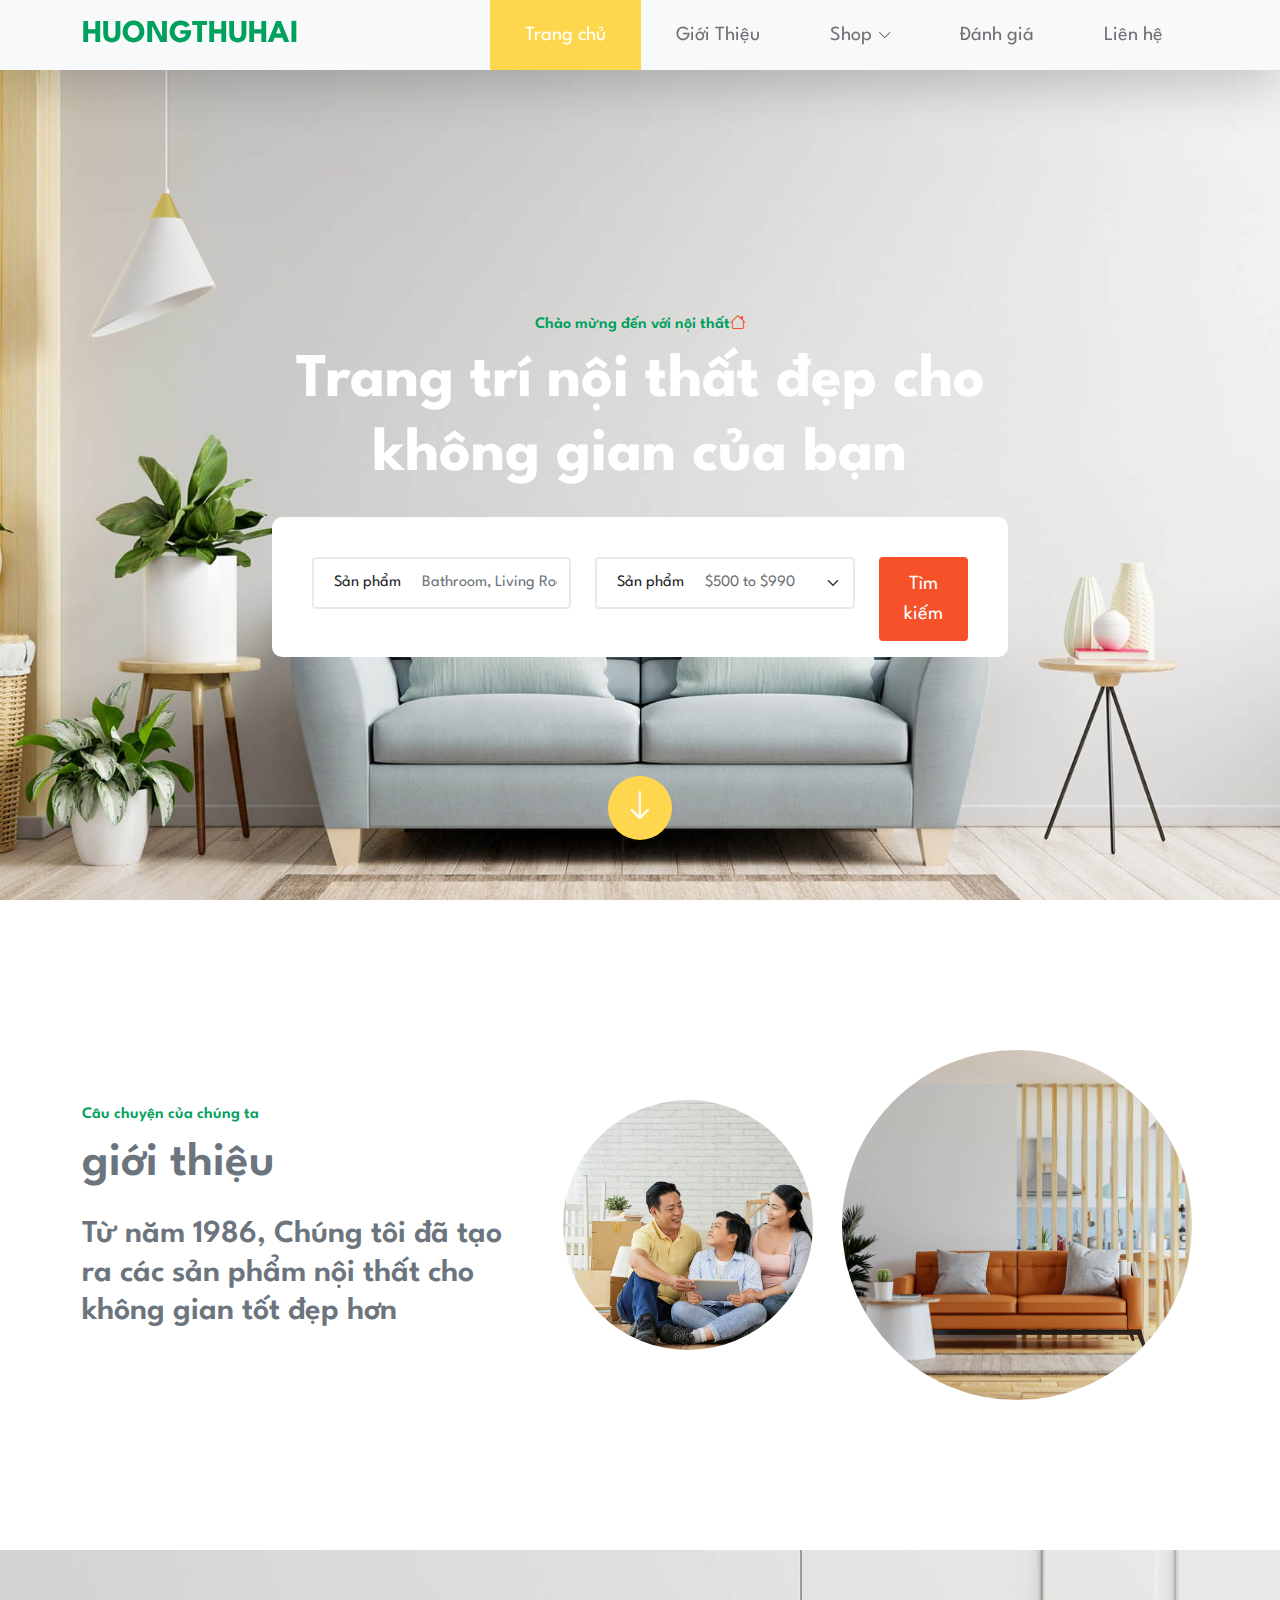
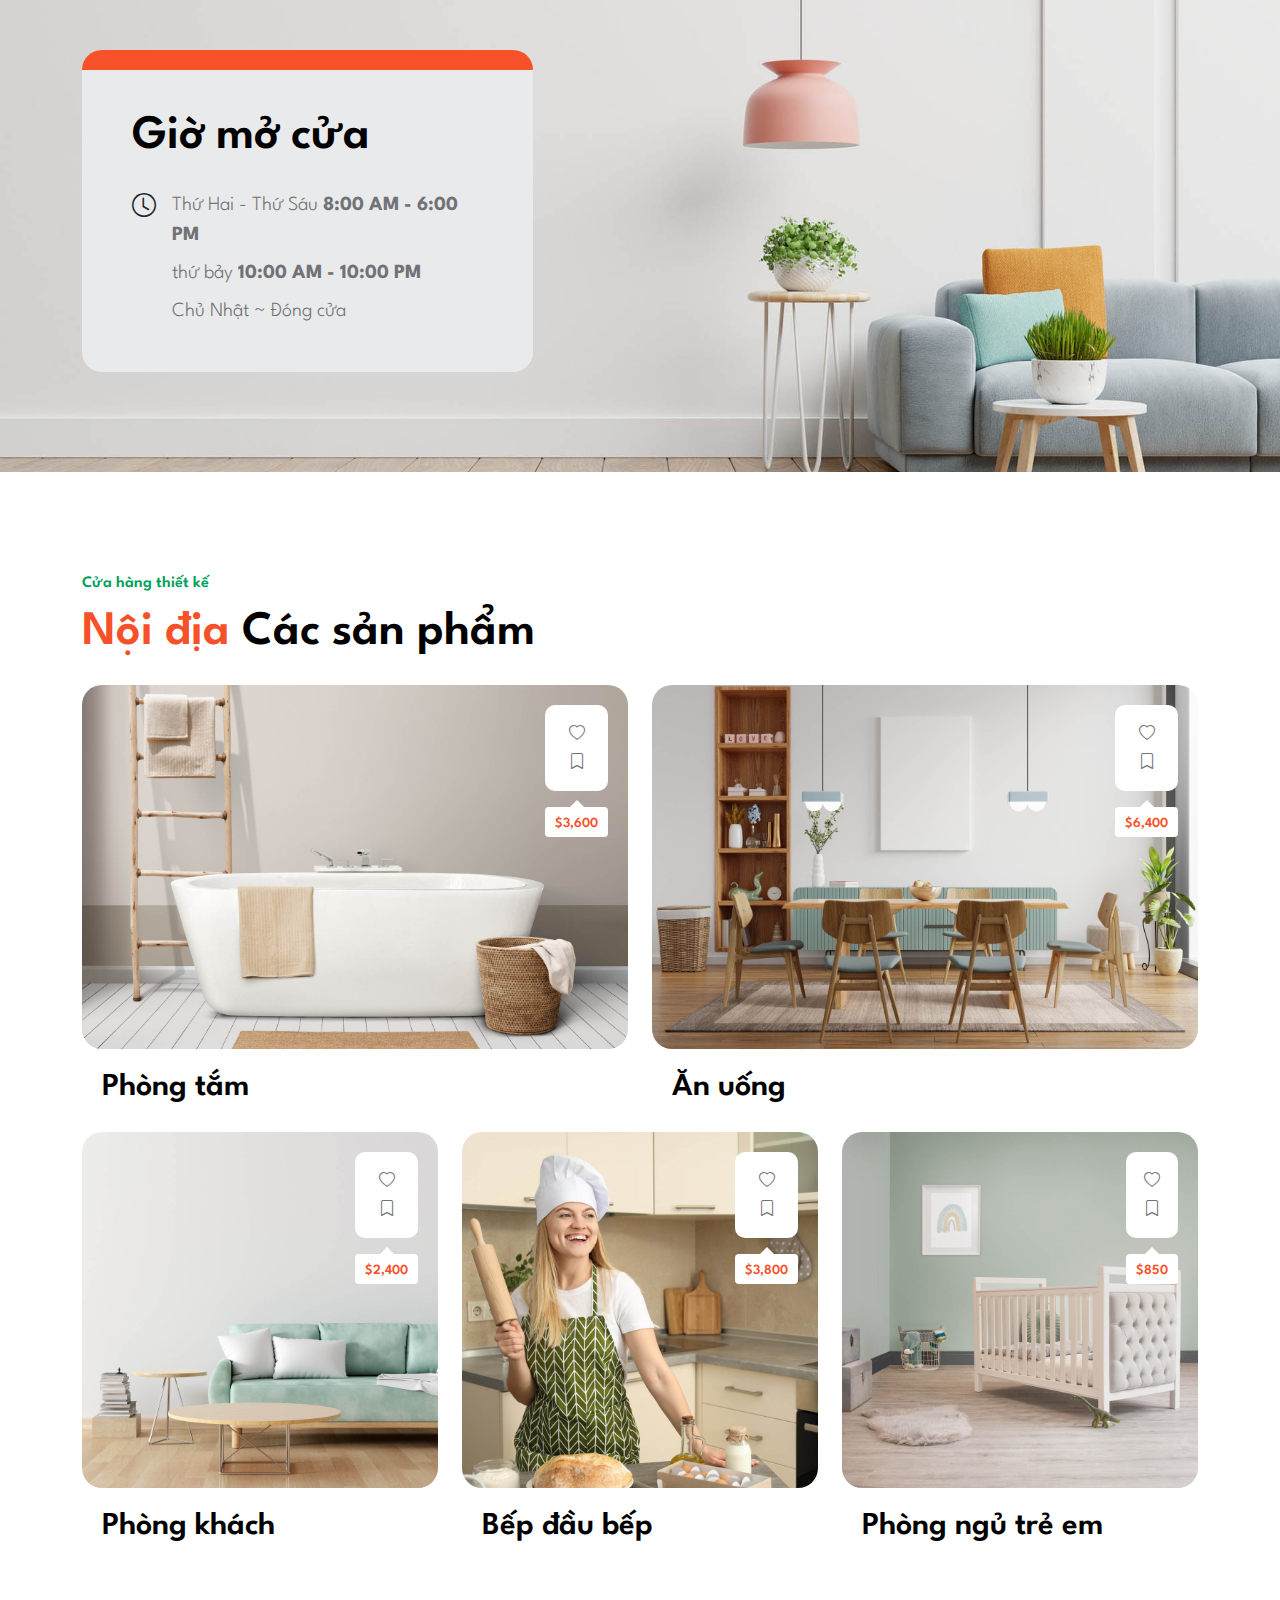
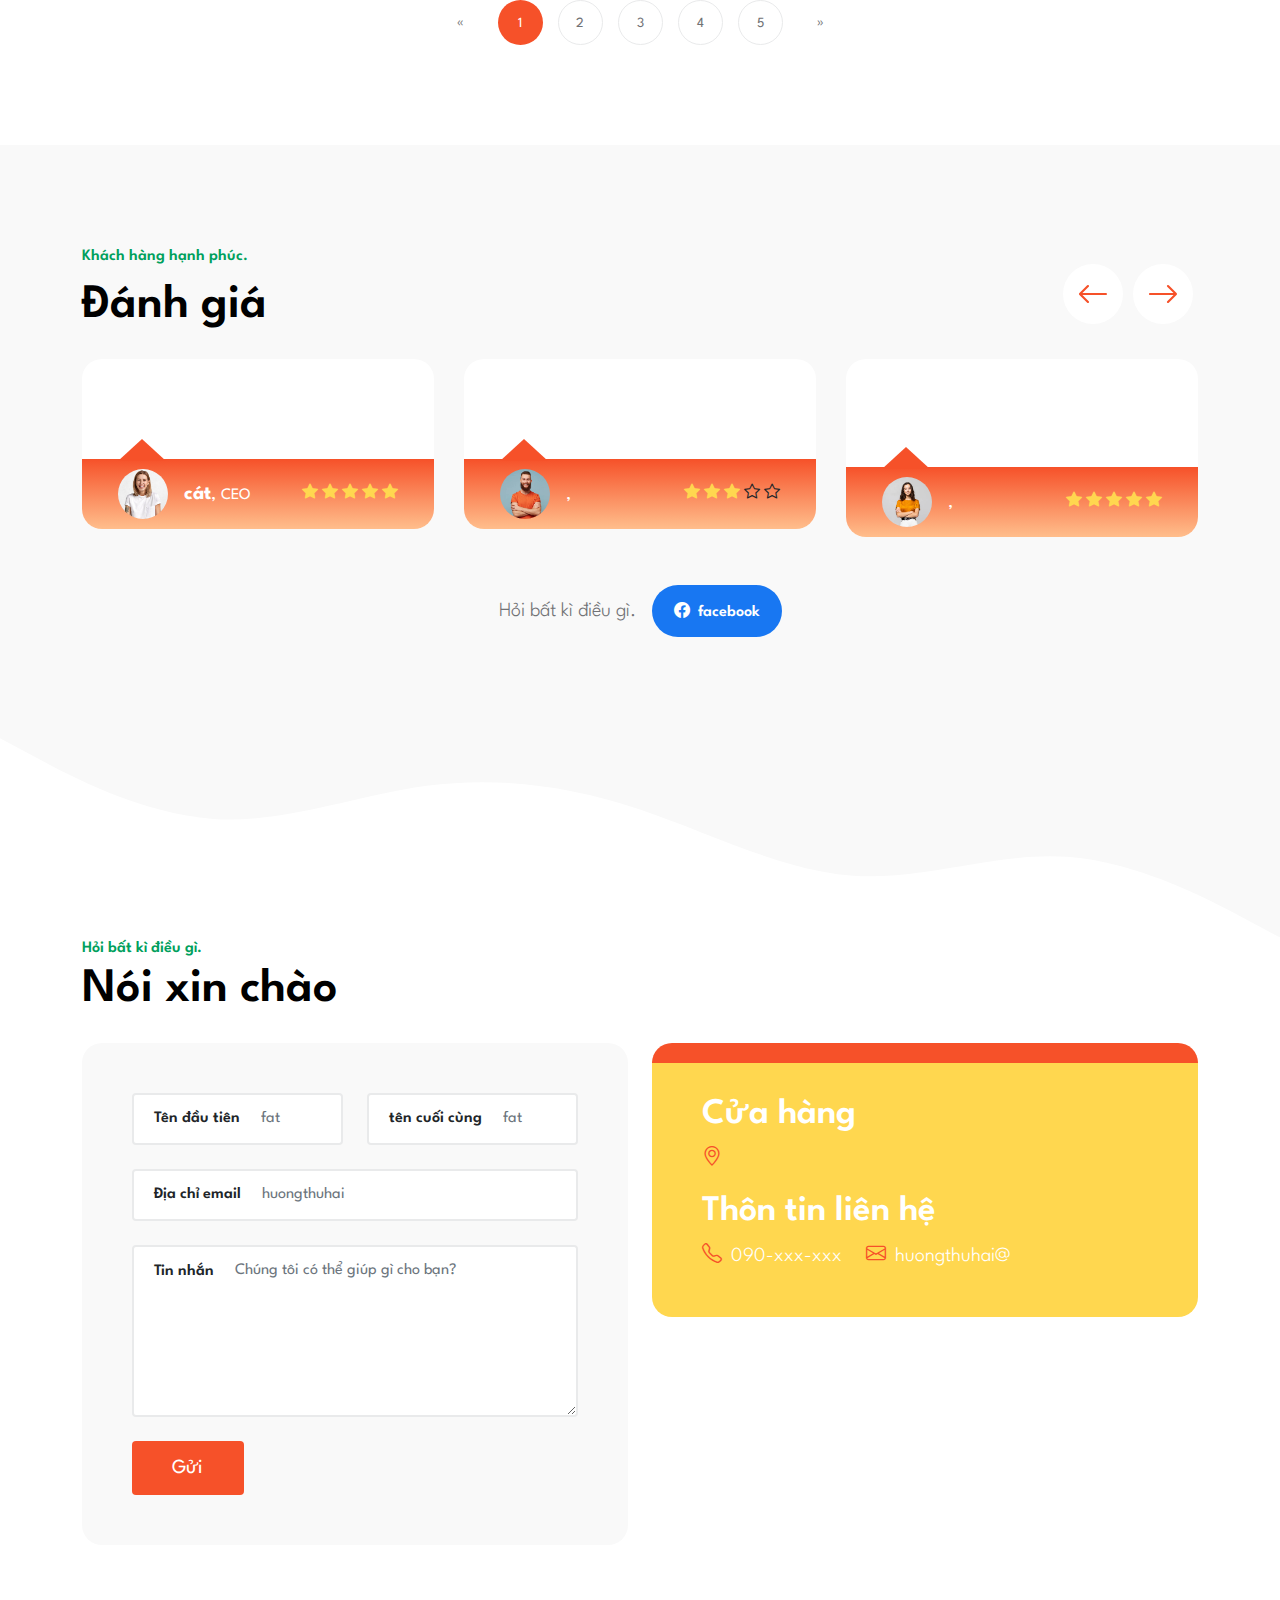
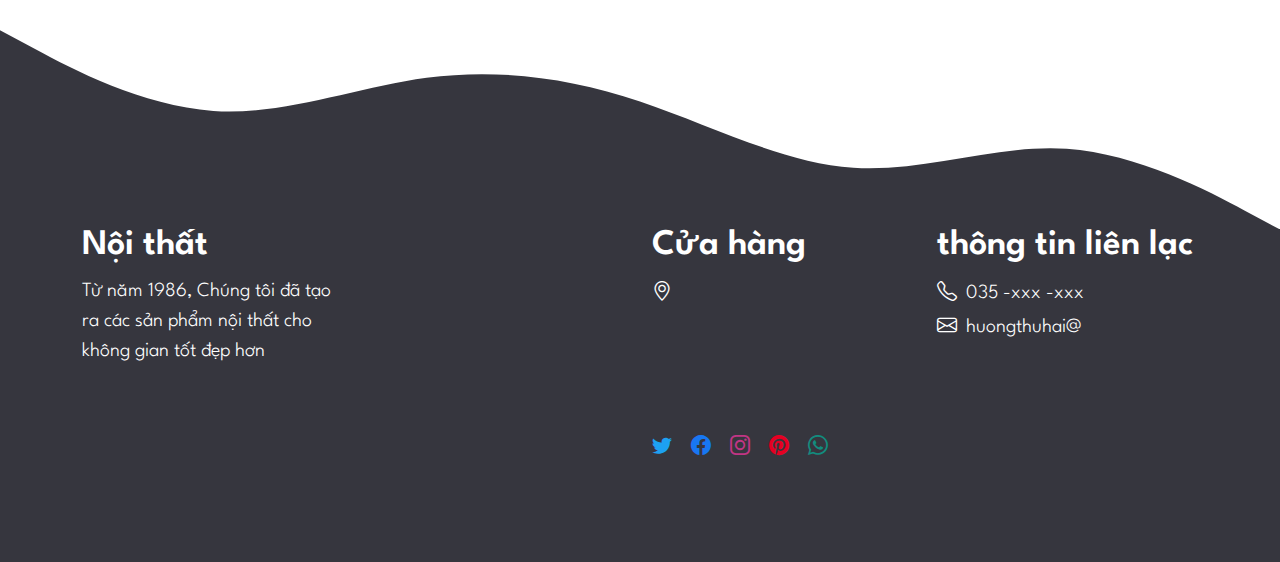
==== PC08772_PhamPhuHUong_ASM/index.html @ c58b17de "Add files via upload" ====
<!doctype html>
<html lang="en">

<head>
    <meta charset="utf-8">
    <meta name="viewport" content="width=device-width, initial-scale=1">

    <meta name="description" content="">
    <meta name="author" content="Tooplate">

    <title></title>
    <link rel="preconnect" href="https://fonts.googleapis.com">

    <link rel="preconnect" href="https://fonts.gstatic.com" crossorigin>

    <link href="https://fonts.googleapis.com/css2?family=League+Spartan:wght@100;300;400;600;700&display=swap" rel="stylesheet">

    <link href="css/bootstrap.min.css" rel="stylesheet">

    <link href="css/bootstrap-icons.css" rel="stylesheet">

    <link href="css/owl.carousel.min.css" rel="stylesheet">

    <link href="css/tooplate-moso-interior.css" rel="stylesheet">

</head>

<body>

    <nav class="navbar navbar-expand-lg bg-light fixed-top shadow-lg">
        <div class="container">
            <a class="navbar-brand" href="index.html"> <span class="tooplate-red"></span><span class="tooplate-green">HUONGTHUHAI

            </span></a>

            <button class="navbar-toggler" type="button" data-bs-toggle="collapse" data-bs-target="#navbarNav" aria-controls="navbarNav" aria-expanded="false" aria-label="Toggle navigation">
                    <span class="navbar-toggler-icon"></span>
                </button>

            <div class="collapse navbar-collapse" id="navbarNav">
                <ul class="navbar-nav ms-auto">
                    <li class="nav-item">
                        <a class="nav-link click-scroll" href="#section_1">Trang chủ</a>
                    </li>

                    <li class="nav-item">
                        <a class="nav-link click-scroll" href="#section_2">Giới Thiệu</a>
                    </li>

                    <li class="nav-item dropdown">
                        <a class="nav-link dropdown-toggle click-scroll" href="#section_3" id="navbarLightDropdownMenuLink" role="button" data-bs-toggle="dropdown" aria-expanded="false">Shop</a>

                        <ul class="dropdown-menu dropdown-menu-light" aria-labelledby="navbarLightDropdownMenuLink">
                            <li>
                                <a class="dropdown-item" href="shop-listing.html">Danh sách cửa hàng</a>
                            </li>

                            <li><a class="dropdown-item" href="shop-detail.html">Chi tiết cửa hàng</a></li>
                        </ul>
                    </li>

                    <li class="nav-item">
                        <a class="nav-link click-scroll" href="#section_4">Đánh giá</a>
                    </li>

                    <li class="nav-item">
                        <a class="nav-link click-scroll" href="#section_5">Liên hệ</a>
                    </li>
                </ul>
            </div>
        </div>
    </nav>

    <main>

        <section class="hero-section hero-slide d-flex justify-content-center align-items-center" id="section_1">
            <div class="container">
                <div class="row">

                    <div class="col-lg-8 col-12 text-center mx-auto">
                        <div class="hero-section-text">
                            <small class="section-small-title">Chào mừng đến với nội thất<i class="hero-icon bi-house"></i></small>

                            <h1 class="hero-title text-white mt-2 mb-4">Trang trí nội thất đẹp cho không gian của bạn</h1>

                            <form class="custom-form hero-form" action="#" method="get" role="form">
                                <div class="row">
                                    <div class="col-lg-5 col-md-6 col-12">
                                        <div class="input-group align-items-center">
                                            <label for="product-name">Sản phẩm</label>

                                            <input type="text" name="product-name" id="product-name" class="form-control" placeholder="Bathroom, Living Room..." required>
                                        </div>
                                    </div>

                                    <div class="col-lg-5 col-md-6 col-12">
                                        <div class="input-group align-items-center">
                                            <label for="last-name">Sản phẩm</label>

                                            <select name="price-range" class="form-select form-control" id="price-range" aria-label="Default select example">
                                                    <option value="500" selected>$500 to $990</option>
                                                    <option value="1000">$1,000 - 2,900</option>
                                                    <option value="3000">$3,000 - 5,000</option>
                                                    <option value="5000">$5,000 - 10,000</option>
                                                    <option value="11000">$11,000 - 25,000</option>
                                                </select>
                                        </div>
                                    </div>

                                    <div class="col-lg-2 col-md-6 col-12">
                                        <button type="submit" class="form-control">Tìm kiếm</button>
                                    </div>
                                </div>
                            </form>

                            <div class="hero-btn d-flex justify-content-center align-items-center">
                                <a class="bi-arrow-down hero-btn-link smoothscroll" href="#section_2"></a>
                            </div>
                        </div>
                    </div>

                </div>
            </div>
        </section>

        <section class="about-section section-padding" id="section_2">
            <div class="container">
                <div class="row align-items-center">

                    <div class="col-lg-5 col-12">
                        <small class="section-small-title">Câu chuyện của chúng ta</small>

                        <h2 class="mt-2 mb-4"><span class="text-muted">giới thiệu</span> </h2>

                        <h4 class="text-muted mb-3">Từ năm 1986, Chúng tôi đã tạo ra các sản phẩm nội thất cho không gian tốt đẹp hơn</h4>
                    </div>

                    <div class="col-lg-3 col-md-5 col-5 mx-lg-auto">
                        <img src="images/sharing-design-ideas-with-family.jpg" class="about-image about-image-small img-fluid" alt="">
                    </div>

                    <div class="col-lg-4 col-md-7 col-7">
                        <img src="images/living-room-interior-wall-mockup-warm-tones-with-leather-sofa-which-is-kitchen-3d-rendering.jpg" class="about-image img-fluid" alt="">
                    </div>

                </div>
            </div>
        </section>


        <section class="featured-section section-padding">
            <div class="container">
                <div class="row">

                    <div class="col-lg-5 col-12">
                        <div class="custom-block featured-custom-block">
                            <h2 class="mt-2 mb-4">Giờ mở cửa</h2>

                            <div class="d-flex">
                                <i class="featured-icon bi-clock me-3"></i>

                                <div>
                                    <p class="mb-2">
                                        Thứ Hai - Thứ Sáu
                                        <strong class="d-inline">
                                                8:00 AM - 6:00 PM
                                            </strong>
                                    </p>

                                    <p class="mb-2">
                                        thứ bảy
                                        <strong class="d-inline">
                                                10:00 AM - 10:00 PM
                                            </strong>
                                    </p>

                                    <p>Chủ Nhật ~ Đóng cửa</p>
                                </div>
                            </div>
                        </div>
                    </div>

                </div>
            </div>
        </section>


        <section class="shop-section section-padding" id="section_3">
            <div class="container">
                <div class="row">

                    <div class="col-lg-12 col-12">
                        <small class="section-small-title">Cửa hàng thiết kế</small>

                        <h2 class="mt-2 mb-4"><span class="tooplate-red">Nội địa</span> Các sản phẩm</h2>
                    </div>

                    <div class="col-lg-6 col-12">
                        <div class="shop-thumb">
                            <div class="shop-image-wrap">
                                <a href="shop-detail.html">
                                    <img src="images/shop/minimal-bathroom-interior-design-with-wooden-furniture.jpg" class="shop-image img-fluid" alt="">
                                </a>

                                <div class="shop-icons-wrap">
                                    <div class="shop-icons d-flex flex-column align-items-center">
                                        <a href="#" class="shop-icon bi-heart"></a>

                                        <a href="#" class="shop-icon bi-bookmark"></a>
                                    </div>

                                    <p class="shop-pricing mb-0 mt-3">
                                        <span class="badge custom-badge">$3,600</span>
                                    </p>
                                </div>

                                <div class="shop-btn-wrap">
                                    <a href="shop-detail.html" class="shop-btn custom-btn btn d-flex align-items-center align-items-center">Tìm hiểu thêm</a>
                                </div>
                            </div>

                            <div class="shop-body">
                                <h4>Phòng tắm</h4>
                            </div>
                        </div>
                    </div>

                    <div class="col-lg-6 col-12">
                        <div class="shop-thumb">
                            <div class="shop-image-wrap">
                                <a href="shop-detail.html">
                                    <img src="images/shop/mock-up-poster-modern-dining-room-interior-design-with-white-empty-wall.jpg" class="shop-image img-fluid" alt="">
                                </a>

                                <div class="shop-icons-wrap">
                                    <div class="shop-icons d-flex flex-column align-items-center">
                                        <a href="#" class="shop-icon bi-heart"></a>

                                        <a href="#" class="shop-icon bi-bookmark"></a>
                                    </div>

                                    <p class="shop-pricing mb-0 mt-3">
                                        <span class="badge custom-badge">$6,400</span>
                                    </p>
                                </div>

                                <div class="shop-btn-wrap">
                                    <a href="shop-detail.html" class="shop-btn custom-btn btn d-flex align-items-center align-items-center">Tìm hiểu thêm</a>
                                </div>
                            </div>

                            <div class="shop-body">
                                <h4>Ăn uống</h4>
                            </div>
                        </div>
                    </div>

                    <div class="col-lg-4 col-12">
                        <div class="shop-thumb">
                            <div class="shop-image-wrap">
                                <a href="shop-detail.html">
                                    <img src="images/shop/green-sofa-white-living-room-with-blank-table-mockup.jpg" class="shop-image img-fluid" alt="">
                                </a>

                                <div class="shop-icons-wrap">
                                    <div class="shop-icons d-flex flex-column align-items-center">
                                        <a href="#" class="shop-icon bi-heart"></a>

                                        <a href="#" class="shop-icon bi-bookmark"></a>
                                    </div>

                                    <p class="shop-pricing mb-0 mt-3">
                                        <span class="badge custom-badge">$2,400</span>
                                    </p>
                                </div>

                                <div class="shop-btn-wrap">
                                    <a href="shop-detail.html" class="shop-btn custom-btn btn d-flex align-items-center align-items-center">Tìm hiểu thêm</a>
                                </div>
                            </div>

                            <div class="shop-body">
                                <h4>Phòng khách</h4>
                            </div>
                        </div>
                    </div>

                    <div class="col-lg-4 col-12">
                        <div class="shop-thumb">
                            <div class="shop-image-wrap">
                                <a href="shop-detail.html">
                                    <img src="images/shop/concept-home-cooking-with-female-chef.jpg" class="shop-image img-fluid" alt="">
                                </a>

                                <div class="shop-icons-wrap">
                                    <div class="shop-icons d-flex flex-column align-items-center">
                                        <a href="#" class="shop-icon bi-heart"></a>

                                        <a href="#" class="shop-icon bi-bookmark"></a>
                                    </div>

                                    <p class="shop-pricing mb-0 mt-3">
                                        <span class="badge custom-badge">$3,800</span>
                                    </p>
                                </div>

                                <div class="shop-btn-wrap">
                                    <a href="shop-detail.html" class="shop-btn custom-btn btn d-flex align-items-center align-items-center">tìm hiểu thêm</a>
                                </div>
                            </div>

                            <div class="shop-body">
                                <h4>Bếp đầu bếp</h4>
                            </div>
                        </div>
                    </div>

                    <div class="col-lg-4 col-12">
                        <div class="shop-thumb">
                            <div class="shop-image-wrap">
                                <a href="shop-detail.html">
                                    <img src="images/shop/childrens-bed-nursery-cot-velvet-childrens-room.jpg" class="shop-image img-fluid" alt="">
                                </a>

                                <div class="shop-icons-wrap">
                                    <div class="shop-icons d-flex flex-column align-items-center">
                                        <a href="#" class="shop-icon bi-heart"></a>

                                        <a href="#" class="shop-icon bi-bookmark"></a>
                                    </div>

                                    <p class="shop-pricing mb-0 mt-3">
                                        <span class="badge custom-badge">$850</span>
                                    </p>
                                </div>

                                <div class="shop-btn-wrap">
                                    <a href="shop-detail.html" class="shop-btn custom-btn btn d-flex align-items-center align-items-center">Tìm hiểu thêm</a>
                                </div>
                            </div>

                            <div class="shop-body">
                                <h4>Phòng ngủ trẻ em</h4>
                            </div>
                        </div>
                    </div>

                    <div class="col-lg-12 col-12">
                        <nav aria-label="Page navigation example">
                            <ul class="pagination justify-content-center">
                                <li class="page-item">
                                    <a class="page-link" href="#" aria-label="Previous">
                                        <span aria-hidden="true">&laquo;</span>
                                    </a>
                                </li>

                                <li class="page-item active" aria-current="page">
                                    <a class="page-link" href="#">1</a>
                                </li>

                                <li class="page-item">
                                    <a class="page-link" href="#">2</a>
                                </li>

                                <li class="page-item">
                                    <a class="page-link" href="#">3</a>
                                </li>

                                <li class="page-item">
                                    <a class="page-link" href="#">4</a>
                                </li>

                                <li class="page-item">
                                    <a class="page-link" href="#">5</a>
                                </li>

                                <li class="page-item">
                                    <a class="page-link" href="#" aria-label="Next">
                                        <span aria-hidden="true">&raquo;</span>
                                    </a>
                                </li>
                            </ul>
                        </nav>
                    </div>

                </div>
            </div>
        </section>


        <section class="reviews-section section-padding pb-0" id="section_4">
            <div class="container">
                <div class="row">

                    <div class="col-lg-12 col-12">
                        <small class="section-small-title">Khách hàng hạnh phúc.</small>

                        <h2 class="mt-2 mb-4">Đánh giá</h2>

                        <div class="owl-carousel reviews-carousel">
                            <div class="reviews-thumb">
                                <div class="reviews-body">

                                </div>

                                <div class="reviews-bottom reviews-bottom-up d-flex align-items-center">
                                    <img src="images/avatar/pretty-blonde-woman-wearing-white-t-shirt.jpg" class="avatar-image img-fluid" alt="">

                                    <div class="d-flex align-items-center justify-content-between flex-wrap w-100 ms-3">
                                        <p class="text-white mb-0">
                                            <strong>cát</strong>, <small>CEO</small>
                                        </p>

                                        <div class="reviews-icons">
                                            <i class="bi-star-fill"></i>
                                            <i class="bi-star-fill"></i>
                                            <i class="bi-star-fill"></i>
                                            <i class="bi-star-fill"></i>
                                            <i class="bi-star-fill"></i>
                                        </div>
                                    </div>
                                </div>
                            </div>

                            <div class="reviews-thumb">
                                <div class="reviews-body">

                                </div>

                                <div class="reviews-bottom reviews-bottom-up d-flex align-items-center">
                                    <img src="images/avatar/studio-portrait-emotional-happy-funny-smiling-boyfriend-man-with-heavy-beard-stands-with-arms-crossed-dressed-red-t-shirt-isolated-blue.jpg" class="avatar-image img-fluid" alt="">

                                    <div class="d-flex align-items-center justify-content-between flex-wrap w-100 ms-3">
                                        <p class="text-white mb-0">
                                            <strong></strong>, <small></small>
                                        </p>

                                        <div class="reviews-icons">
                                            <i class="bi-star-fill"></i>
                                            <i class="bi-star-fill"></i>
                                            <i class="bi-star-fill"></i>
                                            <i class="bi-star"></i>
                                            <i class="bi-star"></i>
                                        </div>
                                    </div>
                                </div>
                            </div>

                            <div class="reviews-thumb">
                                <div class="reviews-body">
                                    <h4> </h4>
                                </div>

                                <div class="reviews-bottom reviews-bottom-up d-flex align-items-center">
                                    <img src="images/avatar/portrait-beautiful-young-woman-standing-grey-wall.jpg" class="avatar-image img-fluid" alt="">

                                    <div class="d-flex align-items-center justify-content-between flex-wrap w-100 ms-3">
                                        <p class="text-white mb-0">
                                            <strong></strong>, <small></small>
                                        </p>

                                        <div class="reviews-icons">
                                            <i class="bi-star-fill"></i>
                                            <i class="bi-star-fill"></i>
                                            <i class="bi-star-fill"></i>
                                            <i class="bi-star-fill"></i>
                                            <i class="bi-star-fill"></i>
                                        </div>
                                    </div>
                                </div>
                            </div>

                            <div class="reviews-thumb">
                                <div class="reviews-body">

                                </div>

                                <div class="reviews-bottom reviews-bottom-up d-flex align-items-center">
                                    <img src="images/avatar/portrait-young-redhead-bearded-male-wears-white-t-shirt-keeps-his-eyes-closed-smiling-feels-happy-yellow.jpg" class="avatar-image img-fluid" alt="">

                                    <div class="d-flex align-items-center justify-content-between flex-wrap w-100 ms-3">
                                        <p class="text-white mb-0">
                                            <strong>Bill</strong>, <small>Nhà thiết kế</small>
                                        </p>

                                        <div class="reviews-icons">
                                            <i class="bi-star-fill"></i>
                                            <i class="bi-star-fill"></i>
                                            <i class="bi-star-fill"></i>
                                            <i class="bi-star"></i>
                                            <i class="bi-star"></i>
                                        </div>
                                    </div>
                                </div>
                            </div>

                            <div class="reviews-thumb">
                                <div class="reviews-body">

                                </div>

                                <div class="reviews-bottom reviews-bottom-up d-flex align-items-center">
                                    <img src="images/avatar/portrait-young-beautiful-woman-gesticulating.jpg" class="avatar-image img-fluid" alt="">

                                    <div class="d-flex align-items-center justify-content-between flex-wrap w-100 ms-3">
                                        <p class="text-white mb-0">
                                            <strong></strong>, <small></small>
                                        </p>

                                        <div class="reviews-icons">
                                            <i class="bi-star-fill"></i>
                                            <i class="bi-star-fill"></i>
                                            <i class="bi-star-fill"></i>
                                            <i class="bi-star-fill"></i>
                                            <i class="bi-star-fill"></i>
                                        </div>
                                    </div>
                                </div>
                            </div>
                        </div>

                        <div class="col-lg-12 col-12">
                            <p class="d-flex justify-content-center align-items-center mt-lg-5">Hỏi bất kì điều gì. <a href="#" class="custom-btn btn ms-3"><i class="bi-facebook me-2"></i>facebook</a></p>
                        </div>
                    </div>

                </div>
            </div>
        </section>


        <section class="contact-section" id="section_5">
            <svg xmlns="http://www.w3.org/2000/svg" viewBox="0 0 1440 320"><path fill="#f9f9f9" fill-opacity="1" d="M0,96L40,117.3C80,139,160,181,240,186.7C320,192,400,160,480,149.3C560,139,640,149,720,176C800,203,880,245,960,250.7C1040,256,1120,224,1200,229.3C1280,235,1360,277,1400,298.7L1440,320L1440,0L1400,0C1360,0,1280,0,1200,0C1120,0,1040,0,960,0C880,0,800,0,720,0C640,0,560,0,480,0C400,0,320,0,240,0C160,0,80,0,40,0L0,0Z"></path></svg>
            <div class="container">
                <div class="row">

                    <div class="col-lg-12 col-12">
                        <small class="section-small-title">Hỏi bất kì điều gì.</small>

                        <h2 class="mb-4">Nói xin chào</h2>
                    </div>

                    <div class="col-lg-6 col-12">
                        <form class="custom-form contact-form" action="#" method="post" role="form">
                            <div class="row">
                                <div class="col-lg-6 col-md-6 col-12">
                                    <div class="input-group align-items-center">
                                        <label for="first-name">Tên đầu tiên</label>

                                        <input type="text" name="first-name" id="first-name" class="form-control" placeholder="fat" required>
                                    </div>
                                </div>

                                <div class="col-lg-6 col-md-6 col-12">
                                    <div class="input-group align-items-center">
                                        <label for="last-name">tên cuối cùng</label>

                                        <input type="text" name="last-name" id="last-name" class="form-control" placeholder="fat" required>
                                    </div>
                                </div>
                            </div>

                            <div class="input-group align-items-center">
                                <label for="email">Địa chỉ email</label>

                                <input type="email" name="email" id="email" pattern="[^ @]*@[^ @]*" class="form-control" placeholder="huongthuhai" required>
                            </div>

                            <div class="input-group textarea-group">
                                <label for="message">Tin nhắn</label>

                                <textarea name="message" rows="6" class="form-control" id="message" placeholder="Chúng tôi có thể giúp gì cho bạn?"></textarea>
                            </div>

                            <div class="col-lg-3 col-md-4 col-6">
                                <button type="submit" class="form-control">Gửi</button>
                            </div>
                        </form>
                    </div>

                    <div class="col-lg-6 col-12 mt-5 mt-lg-0">
                        <div class="custom-block">

                            <h3 class="text-white mb-2">Cửa hàng</h3>

                            <p class="text-white mb-2">
                                <i class="contact-icon bi-geo-alt me-1"></i>
                            </p>

                            <h3 class="text-white mt-3 mb-2">Thôn tin liên hệ</h3>

                            <div class="d-flex flex-wrap">
                                <p class="text-white mb-2 me-4">
                                    <i class="contact-icon bi-telephone me-1"></i>

                                    <a href="tel: 090-080-0760" class="text-white">
                                            090-xxx-xxx
                                        </a>
                                </p>

                                <p class="text-white">
                                    <i class="contact-icon bi-envelope me-1"></i>

                                    <a href="mailto:info@company.com" class="text-white">
                                            huongthuhai@
                                        </a>
                                </p>
                            </div>
                        </div>
                    </div>

                </div>
            </div>
        </section>

        <svg xmlns="http://www.w3.org/2000/svg" viewBox="0 0 1440 320"><path fill="#36363e" fill-opacity="1" d="M0,96L40,117.3C80,139,160,181,240,186.7C320,192,400,160,480,149.3C560,139,640,149,720,176C800,203,880,245,960,250.7C1040,256,1120,224,1200,229.3C1280,235,1360,277,1400,298.7L1440,320L1440,320L1400,320C1360,320,1280,320,1200,320C1120,320,1040,320,960,320C880,320,800,320,720,320C640,320,560,320,480,320C400,320,320,320,240,320C160,320,80,320,40,320L0,320Z"></path></svg>
    </main>

    <footer class="site-footer section-padding">
        <div class="container">
            <div class="row">

                <div class="col-lg-3 col-md-5 col-12 mb-3">
                    <h3><a href="index.html" class="custom-link mb-1">Nội thất</a></h3>

                    <p class="text-white">Từ năm 1986, Chúng tôi đã tạo ra các sản phẩm nội thất cho không gian tốt đẹp hơn</p>

                    <p class="text-white">
                        <a href="https://www.tooplate.com" target="_parent"></a>
                    </p>
                </div>

                <div class="col-lg-3 col-md-3 col-12 ms-lg-auto mb-3">
                    <h3 class="text-white mb-3">Cửa hàng</h3>

                    <p class="text-white mt-2">
                        <i class="bi-geo-alt"></i>
                    </p>
                </div>

                <div class="col-lg-3 col-md-4 col-12 mb-3">
                    <h3 class="text-white mb-3">thông tin liên lạc</h3>

                    <p class="text-white mb-1">
                        <i class="bi-telephone me-1"></i>

                        <a href="tel: 090-080-0760" class="text-white">
                                    035 -xxx -xxx
                                </a>
                    </p>

                    <p class="text-white mb-0">
                        <i class="bi-envelope me-1"></i>

                        <a href="mailto:info@company.com" class="text-white">
                                huongthuhai@
                                </a>
                    </p>
                </div>

                <div class="col-lg-6 col-md-7 copyright-text-wrap col-12 d-flex flex-wrap align-items-center mt-4 ms-auto">

                    <ul class="social-icon">
                        <li class="social-icon-item">
                            <a href="#" class="social-icon-link social-icon-twitter bi-twitter"></a>
                        </li>

                        <li class="social-icon-item">
                            <a href="#" class="social-icon-link social-icon-facebook bi-facebook"></a>
                        </li>

                        <li class="social-icon-item">
                            <a href="#" class="social-icon-link social-icon-instagram bi-instagram"></a>
                        </li>

                        <li class="social-icon-item">
                            <a href="#" class="social-icon-link social-icon-pinterest bi-pinterest"></a>
                        </li>

                        <li class="social-icon-item">
                            <a href="#" class="social-icon-link social-icon-whatsapp bi-whatsapp"></a>
                        </li>
                    </ul>
                </div>

            </div>
        </div>
    </footer>

    <!-- JAVASCRIPT FILES -->
    <script src="js/jquery.min.js"></script>
    <script src="js/bootstrap.min.js"></script>
    <script src="js/click-scroll.js"></script>
    <script src="js/jquery.backstretch.min.js"></script>
    <script src="js/owl.carousel.min.js"></script>
    <script src="js/custom.js"></script>

</body>

</html>
---- PC08772_PhamPhuHUong_ASM/css/tooplate-moso-interior.css ----
/*

Tooplate 2133 Moso Interior

https://www.tooplate.com/view/2133-moso-interior

*/

/*---------------------------------------
  CUSTOM PROPERTIES ( VARIABLES )             
-----------------------------------------*/
:root {
  --white-color:                  #ffffff;
  --primary-color:                #ffd74f;
  --secondary-color:              #f65129;
  --section-bg-color:             #f9f9f9;
  --site-footer-bg-color:         #36363e;
  --custom-btn-bg-color:          #00a05d;
  --dark-color:                   #000000;
  --p-color:                      #717275;
  --border-color:                 #e9eaeb;

  --twitter-color:                #1da1f2;
  --facebook-color:               #1877f2;
  --instagram-color:              #c13584;
  --pinterest-color:              #e60023;
  --whatsapp-color:               #128c7e;

  --body-font-family:             'League Spartan', sans-serif;

  --h1-font-size:                 62px;
  --h2-font-size:                 48px;
  --h3-font-size:                 36px;
  --h4-font-size:                 32px;
  --h5-font-size:                 24px;
  --h6-font-size:                 22px;
  --p-font-size:                  20px;
  --btn-font-size:                16px;
  --copyright-font-size:          14px;

  --border-radius-large:          100px;
  --border-radius-medium:         20px;
  --border-radius-small:          10px;

  --font-weight-thin:             100;
  --font-weight-light:            300;
  --font-weight-normal:           400;
  --font-weight-semibold:         600;
  --font-weight-bold:             700;
}

body {
    background-color: var(--white-color);
    font-family: var(--body-font-family); 
    padding-top: 70px;
}

/*---------------------------------------
  TYPOGRAPHY               
-----------------------------------------*/

h2,
h3,
h4,
h5,
h6 {
  color: var(--dark-color);
}

h1,
h2,
h3,
h4,
h5,
h6 {
  font-weight: var(--font-weight-semibold);
}

h1 {
  font-size: var(--h1-font-size);
  font-weight: var(--font-weight-bold);
}

h2 {
  font-size: var(--h2-font-size);
}

h3 {
  font-size: var(--h3-font-size);
}

h4 {
  font-size: var(--h4-font-size);
}

h5 {
  font-size: var(--h5-font-size);
  line-height: normal;
}

h6 {
  font-size: var(--h6-font-size);
}

p {
  color: var(--p-color);
  font-size: var(--p-font-size);
  font-weight: var(--font-weight-light);
}

ul li {
  color: var(--p-color);
  font-size: var(--p-font-size);
  font-weight: var(--font-weight-normal);
}

a, 
button {
  touch-action: manipulation;
  transition: all 0.3s;
}

a {
  color: var(--p-color);
  text-decoration: none;
}

a:hover {
  color: var(--secondary-color);
}

b,
strong {
  font-weight: var(--font-weight-bold);
}

.tooplate-red {
	color: var(--secondary-color);
}
.tooplate-green {
	color: var(--custom-btn-bg-color);
}


/*---------------------------------------
  SECTION               
-----------------------------------------*/
.section-padding {
  padding-top: 100px;
  padding-bottom: 100px;
}

.section-bg {
  background: var(--section-bg-color);
}

.section-small-title {
  color: var(--custom-btn-bg-color);
  font-size: var(--btn-font-size);
  font-weight: var(--font-weight-semibold);
  display: block;
}

.section-overlay {
  background: rgba(0, 0, 0, 0.25);
  position: absolute;
  top: 0;
  left: 0;
  pointer-events: none;
  width: 100%;
  height: 100%;
}

.custom-block {
  background: var(--primary-color);
  border-top: 20px solid var(--secondary-color);
  border-radius: var(--border-radius-medium);
  position: relative;
  overflow: hidden;
  padding: 30px 50px;
}

.featured-custom-block {
  background: var(--border-color);
}

.shop-detail-custom-block {
  background: transparent;
  border-top: 0;
  border-radius: 0;
  padding: 30px;
}

.pagination {
  margin-top: 30px;
  margin-bottom: 0;
}

.page-link {
  border-color: var(--border-color);
  border-radius: var(--border-radius-large);
  color: var(--p-color);
  font-size: var(--copyright-font-size);
  padding: 0;
  width: 45px;
  height: 45px;
  line-height: 45px;
  text-align: center;
  margin-right: 10px;
  margin-left: 10px;
}

.page-item.active .page-link,
.page-link:hover {
  background: var(--secondary-color);
  border-color: transparent;
  color: var(--white-color);
}

.page-item:first-child .page-link,
.page-item:last-child .page-link {
  border: 0;
  border-radius: var(--border-radius-large);
}

.page-item:not(:first-child) .page-link {
  margin-left: 5px;
}


/*---------------------------------------
  CUSTOM LINK               
-----------------------------------------*/
.custom-link {
  color: var(--p-color);
  position: relative;
  overflow: hidden;
  z-index: 1;
  display: inline-block;
  vertical-align: middle;
  transition: all .3s cubic-bezier(.645,.045,.355,1);
  padding-bottom: 2px;
}

.custom-link::after {
  content: "";
  width: 0;
  height: 2px;
  bottom: 0;
  position: absolute;
  left: auto;
  right: 0;
  z-index: -1;
  transition: width .6s cubic-bezier(.25,.8,.25,1) 0s;
  background: currentColor;
}

.custom-link:hover::after {
  width: 100%;
  left: 0;
  right: auto;
}

.custom-link:hover {
  color: var(--primary-color);
}

.custom-link:hover::after {
  background: var(--custom-btn-bg-color);
}


/*---------------------------------------
  CUSTOM BADGE               
-----------------------------------------*/
.custom-badge {
  background: var(--white-color);
  display: inline-block;
  vertical-align: top;
  position: relative;
  color: var(--secondary-color);
  font-size: var(--copyright-font-size);
  font-weight: var(--font-weight-semibold);
  padding: 10px 10px 6px 10px;
}

.custom-badge::before {
  content: "";
  display: block;
  margin: auto;
  width: 0;
  height: 0;
  border-bottom: 7px solid var(--white-color);
  border-right: 7px solid transparent;
  border-left: 7px solid transparent;
  position: absolute;
  top: -7px;
  right: 0;
  left: 0;
}


/*---------------------------------------
  CUSTOM BUTTON               
-----------------------------------------*/
.custom-btn {
  background: var(--custom-btn-bg-color);
  border: 2px solid transparent;
  border-radius: var(--border-radius-large);
  color: var(--white-color);
  font-size: var(--btn-font-size);
  font-weight: var(--font-weight-semibold);
  line-height: normal;
  padding: 15px 20px;
}

.custom-btn:hover {
  background: transparent;
  border-color: var(--custom-btn-bg-color);
  color: var(--custom-btn-bg-color);
}

.custom-border-btn {
  background: transparent;
  border: 2px solid var(--border-color);
  color: var(--white-color);
}

.custom-border-btn:hover {
  background: var(--white-color);
  border-color: var(--white-color);
  color: var(--secondary-color);
}


/*---------------------------------------
  NAVIGATION              
-----------------------------------------*/
.navbar {
  padding-top: 0;
  padding-bottom: 0;
  transition: all 0.3s;
}

.navbar-brand {
  font-size: var(--h4-font-size);
  font-weight: var(--font-weight-bold);
}

.navbar-brand,
.navbar-brand:hover {
  color: var(--primary-color);
}

.navbar-expand-lg .navbar-nav .nav-link {
  margin-right: 0;
  margin-left: 0;
  padding: 20px 35px;
}

.navbar-nav .nav-link {
  display: inline-block;
  color: var(--p-bg-color);
  font-size: var(--menu-font-size);
  font-weight: var(--font-weight-medium);
  position: relative;
  padding-top: 15px;
  padding-bottom: 15px;
}

.navbar-nav .nav-link.active, 
.navbar-nav .nav-link:hover {
  background: var(--primary-color);
  color: var(--white-color);
}

.dropdown-menu {
  border-radius: 0;
  border: 0;
  padding: 0;
}

.dropdown-item {
  border-bottom: 1px solid var(--border-color);
  display: inline-block;
  color: var(--p-bg-color);
  font-size: var(--menu-font-size);
  font-weight: var(--font-weight-medium);
  position: relative;
  padding-top: 10px;
  padding-bottom: 10px;
}

.dropdown-menu li:last-child .dropdown-item {
  border-bottom: 0;
}

.dropdown-item.active, 
.dropdown-item:active,
.dropdown-item:focus, 
.dropdown-item:hover {
  background: var(--primary-color);
  color: var(--white-color);
}

.dropdown-toggle::after {
  content: "\f282";
  display: inline-block;
  font-family: bootstrap-icons !important;
  font-size: var(--copyright-font-size);
  font-style: normal;
  font-weight: normal !important;
  font-variant: normal;
  text-transform: none;
  line-height: 1;
  vertical-align: -.125em;
  -webkit-font-smoothing: antialiased;
  -moz-osx-font-smoothing: grayscale;
  position: relative;
  left: 2px;
  border: 0;
}

@media screen and (min-width: 992px) {
  .dropdown:hover .dropdown-menu {
    display: block;
    margin-top: 0;
  }
}

.navbar-toggler {
  border: 0;
  padding: 0;
  cursor: pointer;
  margin: 0;
  width: 30px;
  height: 35px;
  outline: none;
}

.navbar-toggler:focus {
  outline: none;
  box-shadow: none;
}

.navbar-toggler[aria-expanded="true"] .navbar-toggler-icon {
  background: transparent;
}

.navbar-toggler[aria-expanded="true"] .navbar-toggler-icon:before,
.navbar-toggler[aria-expanded="true"] .navbar-toggler-icon:after {
  transition: top 300ms 50ms ease, -webkit-transform 300ms 350ms ease;
  transition: top 300ms 50ms ease, transform 300ms 350ms ease;
  transition: top 300ms 50ms ease, transform 300ms 350ms ease, -webkit-transform 300ms 350ms ease;
  top: 0;
}

.navbar-toggler[aria-expanded="true"] .navbar-toggler-icon:before {
  transform: rotate(45deg);
}

.navbar-toggler[aria-expanded="true"] .navbar-toggler-icon:after {
  transform: rotate(-45deg);
}

.navbar-toggler .navbar-toggler-icon {
  background: var(--dark-color);
  transition: background 10ms 300ms ease;
  display: block;
  width: 30px;
  height: 2px;
  position: relative;
}

.navbar-toggler .navbar-toggler-icon:before,
.navbar-toggler .navbar-toggler-icon:after {
  transition: top 300ms 350ms ease, -webkit-transform 300ms 50ms ease;
  transition: top 300ms 350ms ease, transform 300ms 50ms ease;
  transition: top 300ms 350ms ease, transform 300ms 50ms ease, -webkit-transform 300ms 50ms ease;
  position: absolute;
  right: 0;
  left: 0;
  background: var(--dark-color);
  width: 30px;
  height: 2px;
  content: '';
}

.navbar-toggler .navbar-toggler-icon::before {
  top: -8px;
}

.navbar-toggler .navbar-toggler-icon::after {
  top: 8px;
}


/*---------------------------------------
  SITE HEADER              
-----------------------------------------*/
.site-header {
  background-image: url('../images/empty-living-room-with-blue-sofa-plants-table-empty-white-wall-background-3d-rendering.jpg');
  background-repeat: no-repeat;
  background-position: center;
  background-size: cover;
  padding-top: 150px;
  padding-bottom: 150px;
}


/*---------------------------------------
  HERO              
-----------------------------------------*/
.hero-section {
  position: relative;
  padding-top: 150px;
  padding-bottom: 150px;
  min-height: 580px;
}

@media screen and (min-width: 991px) {
  .hero-section {
    height: calc(100vh - 70px);
  }
}

.hero-form {
  background: var(--white-color);
  border-radius: var(--border-radius-small);
  padding: 40px;
  padding-bottom: 16px;
}

.hero-icon,
.contact-icon {
  color: var(--secondary-color);
}

.hero-btn {
  position: absolute;
  bottom: 0;
  right: 0;
  left: 0;
  margin: 60px auto;
}

.hero-btn-link {
  background: var(--primary-color);
  border-radius: var(--border-radius-large);
  color: var(--white-color);
  font-size: var(--h4-font-size);
  width: 64px;
  height: 64px;
  line-height: 68px;
  text-align: center;
}

.hero-btn-link:hover {
  background: var(--secondary-color);
  color: var(--white-color);
}


/*---------------------------------------
  ABOUT              
-----------------------------------------*/
.about-section {
  padding-top: 150px;
  padding-bottom: 150px;
}

.about-image {
  display: block;
  border-radius: 100%;
  width: 350px;
  height: 350px;
  object-fit: cover;
}

.about-image-small {
  display: block;
  margin: auto;
  width: 250px;
  height: 250px;
}

/*---------------------------------------
  FEATURED              
-----------------------------------------*/
.featured-section {
  background-image: url('../images/empty-living-room-with-blue-sofa-plants-table-empty-white-wall-background-3d-rendering.jpg');
  background-repeat: no-repeat;
  background-position: center;
  background-size: cover;
}

.featured-icon {
  font-size: var(--h5-font-size);
}


/*---------------------------------------
  REVIEWS              
-----------------------------------------*/
.reviews-section {
  background: var(--section-bg-color);
}

.reviews-carousel .owl-item img,
.avatar-image {
  border-radius: var(--border-radius-large);
  width: 50px;
  height: 50px;
  object-fit: cover;
}

.reviews-carousel .owl-nav {
  position: absolute;
  top: -100px;
  right: 0;
}

.reviews-carousel .owl-nav button.owl-next, 
.reviews-carousel .owl-nav button.owl-prev {
  background: var(--white-color);
  border-radius: var(--border-radius-large);
  width: 60px;
  height: 60px;
  margin: 5px;
  transition: all 0.5s;
}

.reviews-carousel .owl-nav button.owl-next:hover, 
.reviews-carousel .owl-nav button.owl-prev:hover {
  background: var(--secondary-color);
}

.reviews-carousel .owl-prev:hover span::before, 
.reviews-carousel .owl-next:hover span::before {
  color: var(--white-color);
}

.reviews-carousel .owl-prev span, 
.reviews-carousel .owl-next span {
  display: block;
  color: transparent;
  width: 60px;
  height: 60px;
  line-height: 60px;
}

.reviews-carousel .owl-prev span::before, 
.reviews-carousel .owl-next span::before {
  font-family: bootstrap-icons;
  display: block;
  font-size: var(--h4-font-size);
  color: var(--secondary-color);
}

.reviews-carousel .owl-prev span::before {
  content: "\f12f";
}

.reviews-carousel .owl-next span::before {
  content: "\f138";
}

.reviews-thumb {
  background: var(--white-color);
  border-radius: var(--border-radius-medium);
  position: relative;
  overflow: hidden;
}

.reviews-body {
  padding: 50px 40px;
}

.reviews-bottom {
  background: var(--secondary-color);
  background: linear-gradient(180deg, rgba(246,81,41,1) 0%, rgba(255,190,140,1) 100%);
  position: relative;
  padding: 10px 36px;
}

.reviews-bottom-up::before {
  content: "";
  display: block;
  margin: auto;
  width: 0;
  height: 0;
  border-bottom: 22px solid var(--secondary-color);
  border-left: 24px solid transparent;
  border-right: 24px solid transparent;
  position: absolute;
  top: -20px;
  left: 36px;
}

.bi-star-fill {
  color: var(--primary-color);
}

.reviews-section .custom-btn {
  background: var(--facebook-color);
}

.reviews-section .custom-btn:hover {
  background: transparent;
  border-color: var(--facebook-color);
  color: var(--facebook-color);
}

.reviews-bottom small {
  font-size: var(--btn-font-size);
  font-weight: var(--font-weight-normal);
}


/*---------------------------------------
  SHOP              
-----------------------------------------*/
.shop-section {
  background: var(--white-color);
}

.shop-listing-page .shop-section {
  padding-bottom: 0;
}

.shop-thumb {
  margin-bottom: 24px;
}

.shop-image-wrap {
  position: relative;
}

.shop-image-wrap:hover .shop-btn-wrap {
  opacity: 1;
}

.shop-icons-wrap {
  position: absolute;
  top: 0;
  right: 0;
  margin: 20px;
}

.shop-icons {
  background: var(--white-color);
  border-radius: var(--border-radius-small);
  padding: 20px 15px;
}

.shop-icon {
  line-height: normal;
  margin-bottom: 10px;
}

.shop-icon:last-child {
  margin-bottom: 0;
}

.shop-pricing-text {
  color: var(--secondary-color);
}

.shop-condition-text {
  color: var(--custom-btn-bg-color);
}

.shop-image {
  display: block;
  border-radius: var(--border-radius-medium);
}

.shop-body {
  padding: 20px;
  padding-bottom: 0;
}

.shop-btn-wrap {
  position: absolute;
  top: 50%;
  left: 50%;
  transform: translate(-50%, -50%);
  opacity: 0;
  transition: all 0.5s;
}

.shop-btn {
  background: var(--primary-color);
  font-size: var(--copyright-font-size);
  width: 100px;
  height: 100px;
  text-transform: uppercase;
}

.shop-btn:hover {
  border-color: transparent;
  background: var(--secondary-color);
  color: var(--white-color);
}

.shop-detail-bar {
  padding: 20px;
}

.shop-listing-page .navbar-nav .nav-link.active,
.shop-detail-page .navbar-nav .nav-link.active {
  background: transparent;
  color: var(--p-color);
}

.shop-listing-page .navbar-nav .nav-link.active:hover,
.shop-detail-page .navbar-nav .nav-link.active:hover {
  background: var(--primary-color);
  color: var(--white-color);
}


/*---------------------------------------
  CONTACT               
-----------------------------------------*/
.contact-section {
  background: var(--white-color);
}

.contact-form {
  background: var(--section-bg-color);
  border-radius: var(--border-radius-medium);
  padding: 50px;
}

.contact-form label {
  font-weight: var(--font-weight-semibold);
}

.google-map {
  display: block;
  border-radius: var(--border-radius-medium);
}


/*---------------------------------------
  CUSTOM FORM               
-----------------------------------------*/
.custom-form .input-group {
  background-color: var(--white-color);
  border: 2px solid var(--border-color);
  border-radius: .25rem;
  margin-bottom: 24px;
  padding-left: 20px;
}

.custom-form .textarea-group label {
  margin-top: 13px;
}

.custom-form label {
  margin-right: 10px;
  margin-bottom: 0;
}

.custom-form .form-control {
  background-color: var(--white-color);
  box-shadow: none;
  border: 0;
  color: var(--p-color);
  padding-top: 12px;
  padding-bottom: 12px;
  outline: none;
}

.custom-form .form-control:hover,
.custom-form .form-control:focus {
  border-color: var(--secondary-color);
}

.custom-form button[type="submit"] {
  background: var(--secondary-color);
  border: none;
  color: var(--white-color);
  font-size: var(--p-font-size);
  font-weight: var(--font-weight-normal);
  transition: all 0.3s;
  margin-bottom: 0;
}

.custom-form button[type="submit"]:hover,
.custom-form button[type="submit"]:focus {
  background: var(--primary-color);
  border-color: transparent;
}


/*---------------------------------------
  FILTER FORM              
-----------------------------------------*/
.filter-form {
  border: 1px solid var(--border-color);
  border-radius: var(--border-radius-small);
  padding: 30px;
}

.filter-form-small-title {
  display: block;
  margin-bottom: 10px;
}

.filter-form .form-select {
  border: 2px solid var(--border-color);
}

.filter-form .form-check-label {
  color: var(--p-color);
}


/*---------------------------------------
  SITE FOOTER              
-----------------------------------------*/
.site-footer {
  background: var(--site-footer-bg-color);
  padding-top: 0;
}

.site-footer h3 {
  line-height: normal;
}

.site-footer h3 .custom-link,
.site-footer .social-icon-link:hover {
  color: var(--white-color);
}

.site-footer h3 .custom-link:hover {
  color: var(--primary-color);
}

.copyright-text {
  color: var(--section-bg-color);
  font-size: var(--copyright-font-size);
  margin-top: 10px;
}

.site-footer .social-icon-link {
  margin-top: 10px;
}


/*---------------------------------------
  SOCIAL ICON               
-----------------------------------------*/
.social-icon {
  margin: 0;
  padding: 0;
}

.social-icon-item {
  list-style: none;
  display: inline-block;
  vertical-align: top;
}

.social-icon-link {
  color: var(--p-color);
  font-size: var(--p-font-size);
  display: block;
  margin-right: 15px;
  text-align: center;
}

.social-icon-link:hover {
  color: var(--secondary-color);
}

.social-icon-twitter {
  color: var(--twitter-color);
}

.social-icon-facebook {
  color: var(--facebook-color);
}

.social-icon-instagram {
  color: var(--instagram-color);
}

.social-icon-pinterest {
  color: var(--pinterest-color);
}

.social-icon-whatsapp {
  color: var(--whatsapp-color);
}


/*---------------------------------------
  RESPONSIVE STYLES               
-----------------------------------------*/
@media screen and (max-width: 991px) {
  h1 {
    font-size: 48px;
  }

  h2 {
    font-size: 36px;
  }

  h3 {
    font-size: 32px;
  }

  h4 {
    font-size: 28px;
  }

  h5 {
    font-size: 20px;
  }

  h6 {
    font-size: 18px;
  }

  .section-padding {
    padding-top: 50px;
    padding-bottom: 50px;
  }

  .hero-form {
    padding-bottom: 40px;
  }

  .page-link {
    font-size: 12px;
    width: 40px;
    height: 40px;
    line-height: 40px;
    margin-right: 5px;
    margin-left: 5px;
  }

  .navbar {
    padding-top: 6px;
    padding-bottom: 6px;
  }

  .navbar-expand-lg .navbar-nav .nav-link {
    text-align: center;
    padding: 15px 30px;
    min-width: 125px;
  }

  .about-section {
    padding-top: 75px;
    padding-bottom: 75px;
  }

  .about-image {
    width: 260px;
    height: 260px;
  }

  .about-image-small {
    width: 180px;
    height: 180px;
  }

  .custom-block,
  .contact-form {
    padding: 30px;
  }

  .reviews-thumb {
    margin-bottom: 24px;
  }

  .reviews-body {
    padding: 40px 30px;
  }
}

@media screen and (max-width: 580px) {
  .site-footer {
    text-align: center;
  }
}

@media screen and (max-width: 480px) {
  h1 {
    font-size: 40px;
  }

  h2 {
    font-size: 28px;
  }

  h3 {
    font-size: 26px;
  }

  h4 {
    font-size: 22px;
  }

  h5 {
    font-size: 20px;
  }

  .page-link {
    width: 35px;
    height: 35px;
    line-height: 35px;
  }

  .about-image {
    width: 205px;
    height: 205px;
  }

  .about-image-small {
    width: 145px;
    height: 145px;
  }

  .copyright-text-wrap {
    justify-content: center;
  }
}
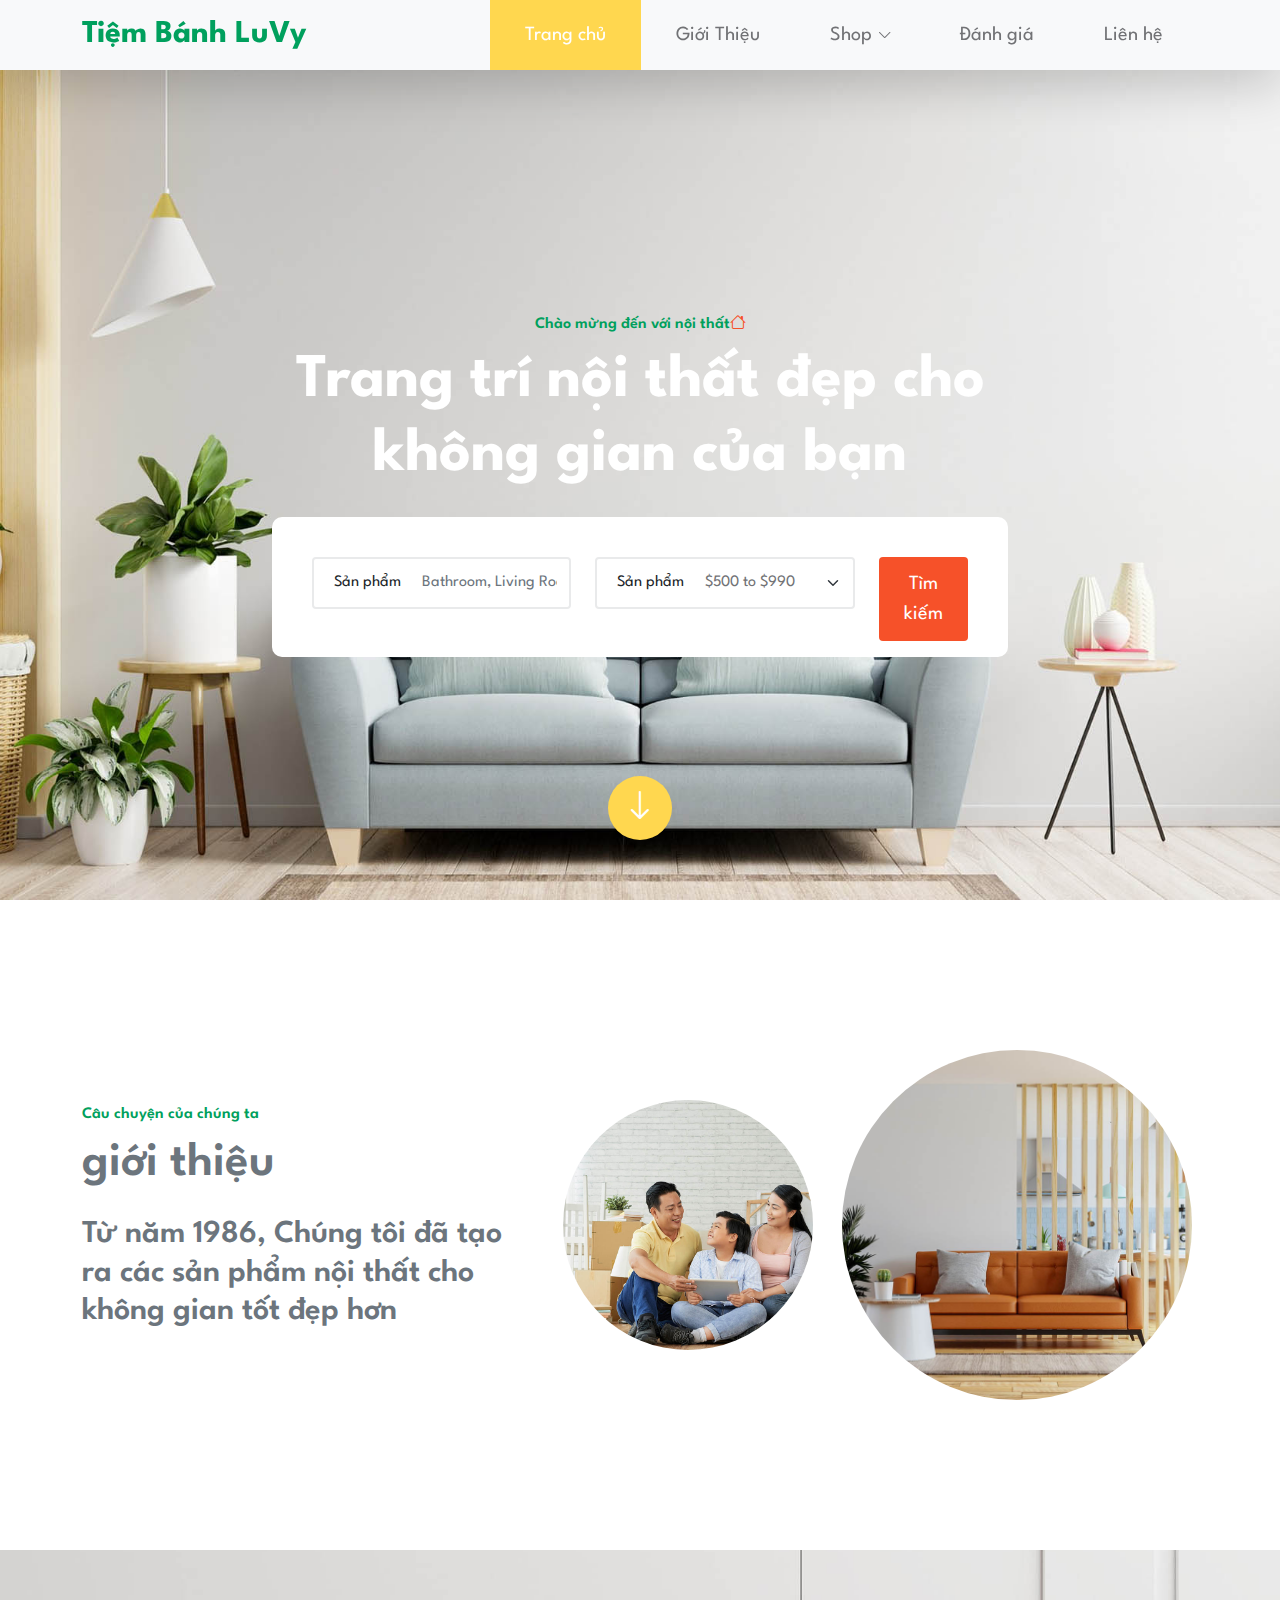
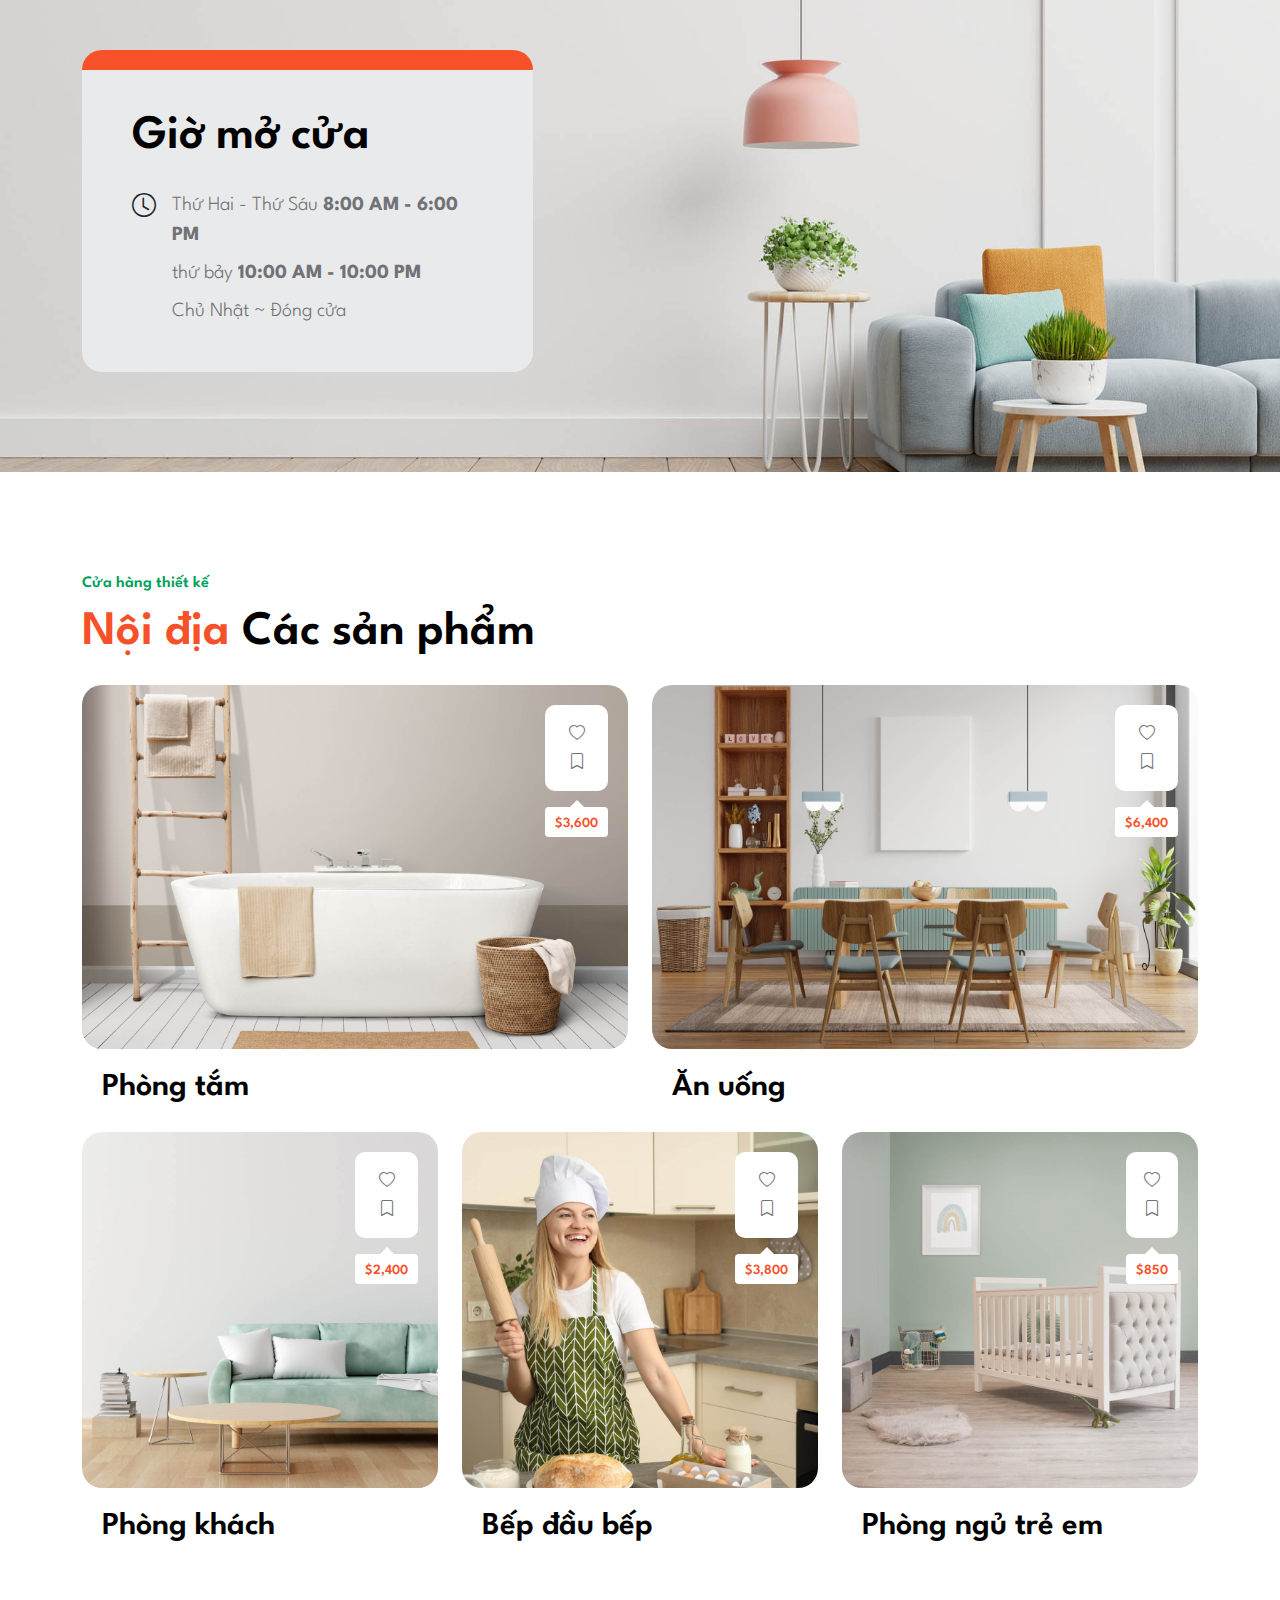
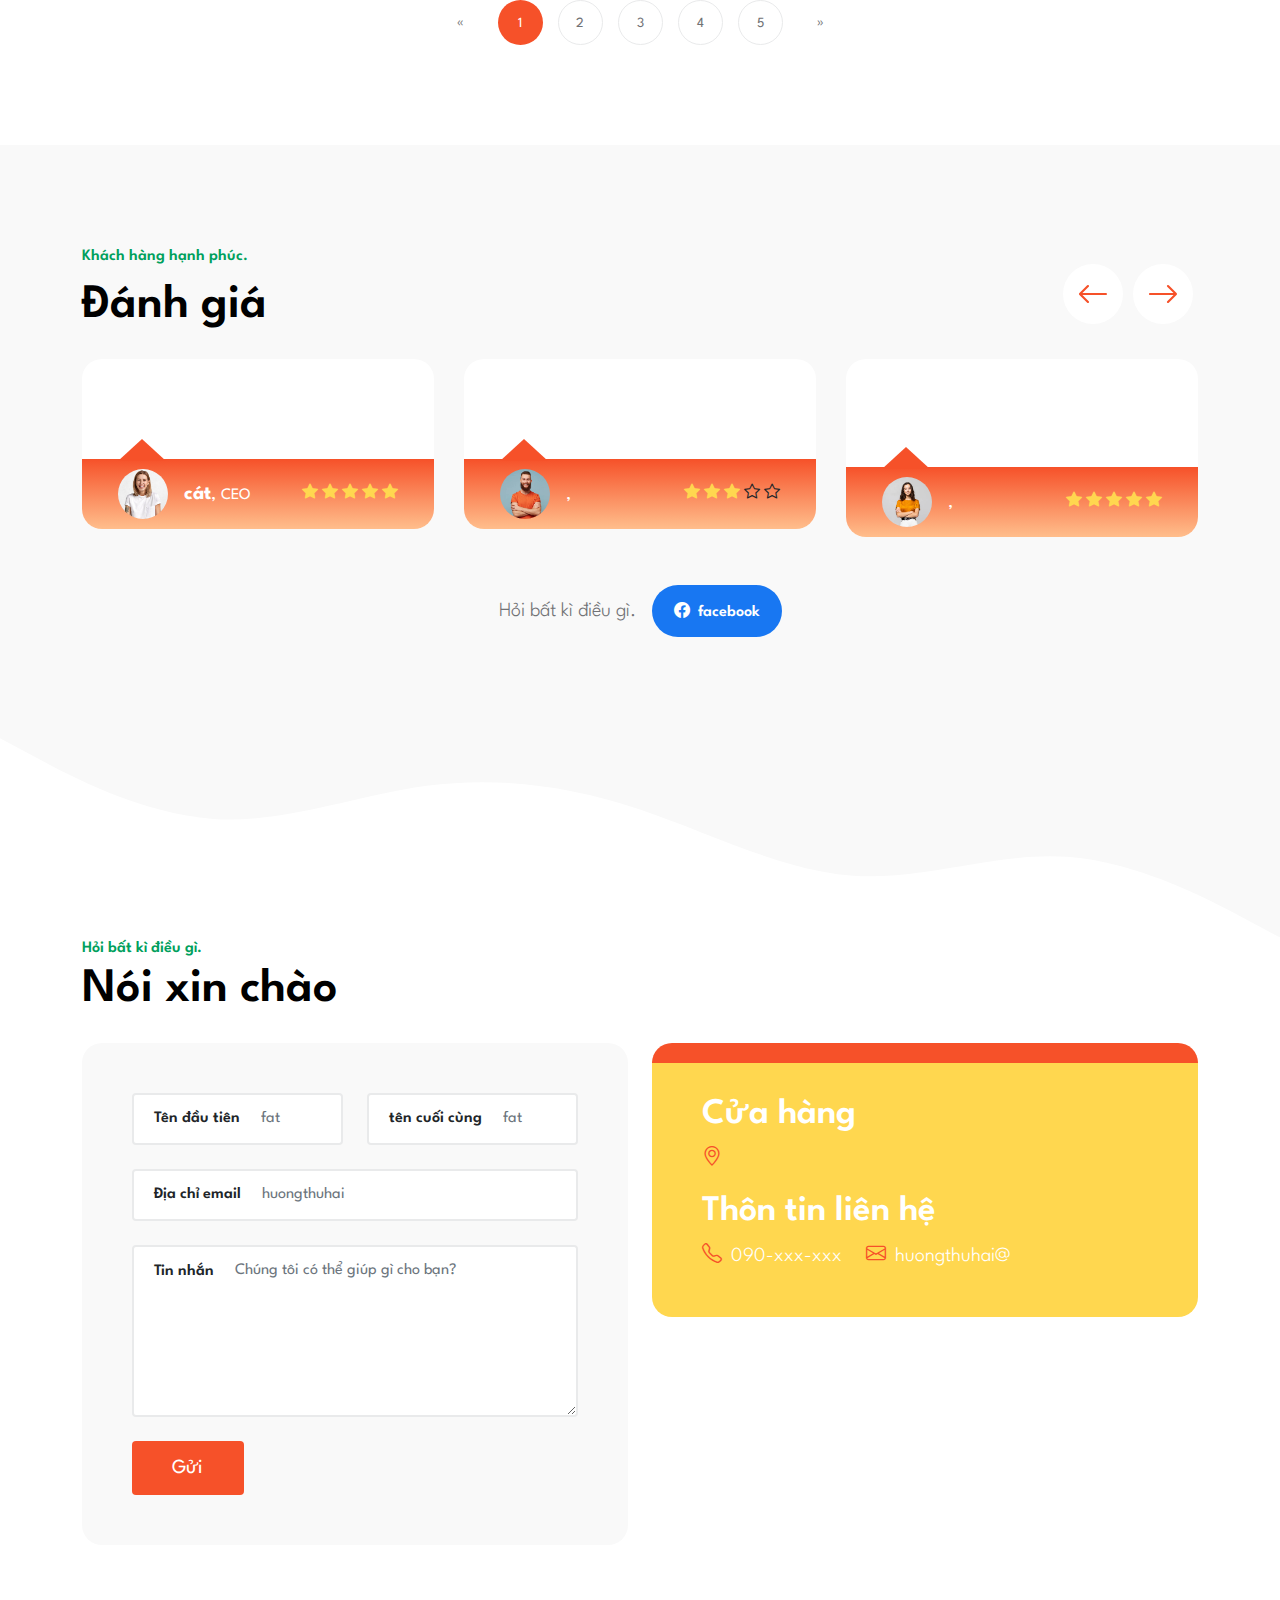
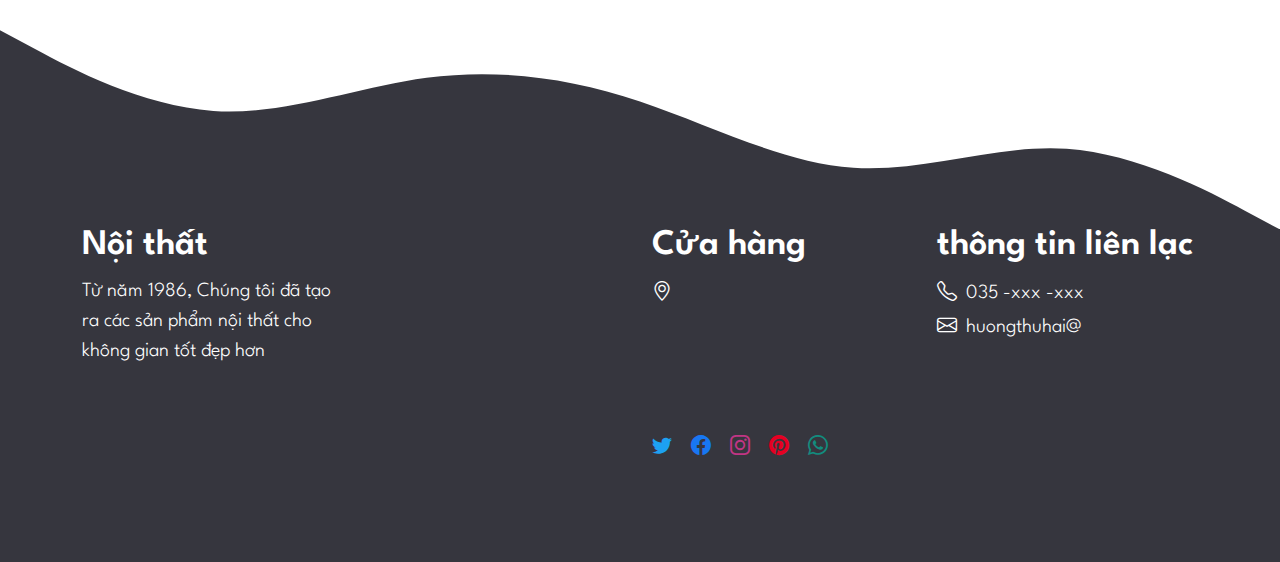
==== commit bdcc81ce: "Update index.html" ====
--- a/PC08772_PhamPhuHUong_ASM/index.html
+++ b/PC08772_PhamPhuHUong_ASM/index.html
@@ -29,7 +29,7 @@
 
     <nav class="navbar navbar-expand-lg bg-light fixed-top shadow-lg">
         <div class="container">
-            <a class="navbar-brand" href="index.html"> <span class="tooplate-red"></span><span class="tooplate-green">HUONGTHUHAI
+            <a class="navbar-brand" href="index.html"> <span class="tooplate-red"></span><span class="tooplate-green">Tiệm Bánh LuVy
 
             </span></a>
 
@@ -697,4 +697,4 @@
 
 </body>
 
-</html>+</html>
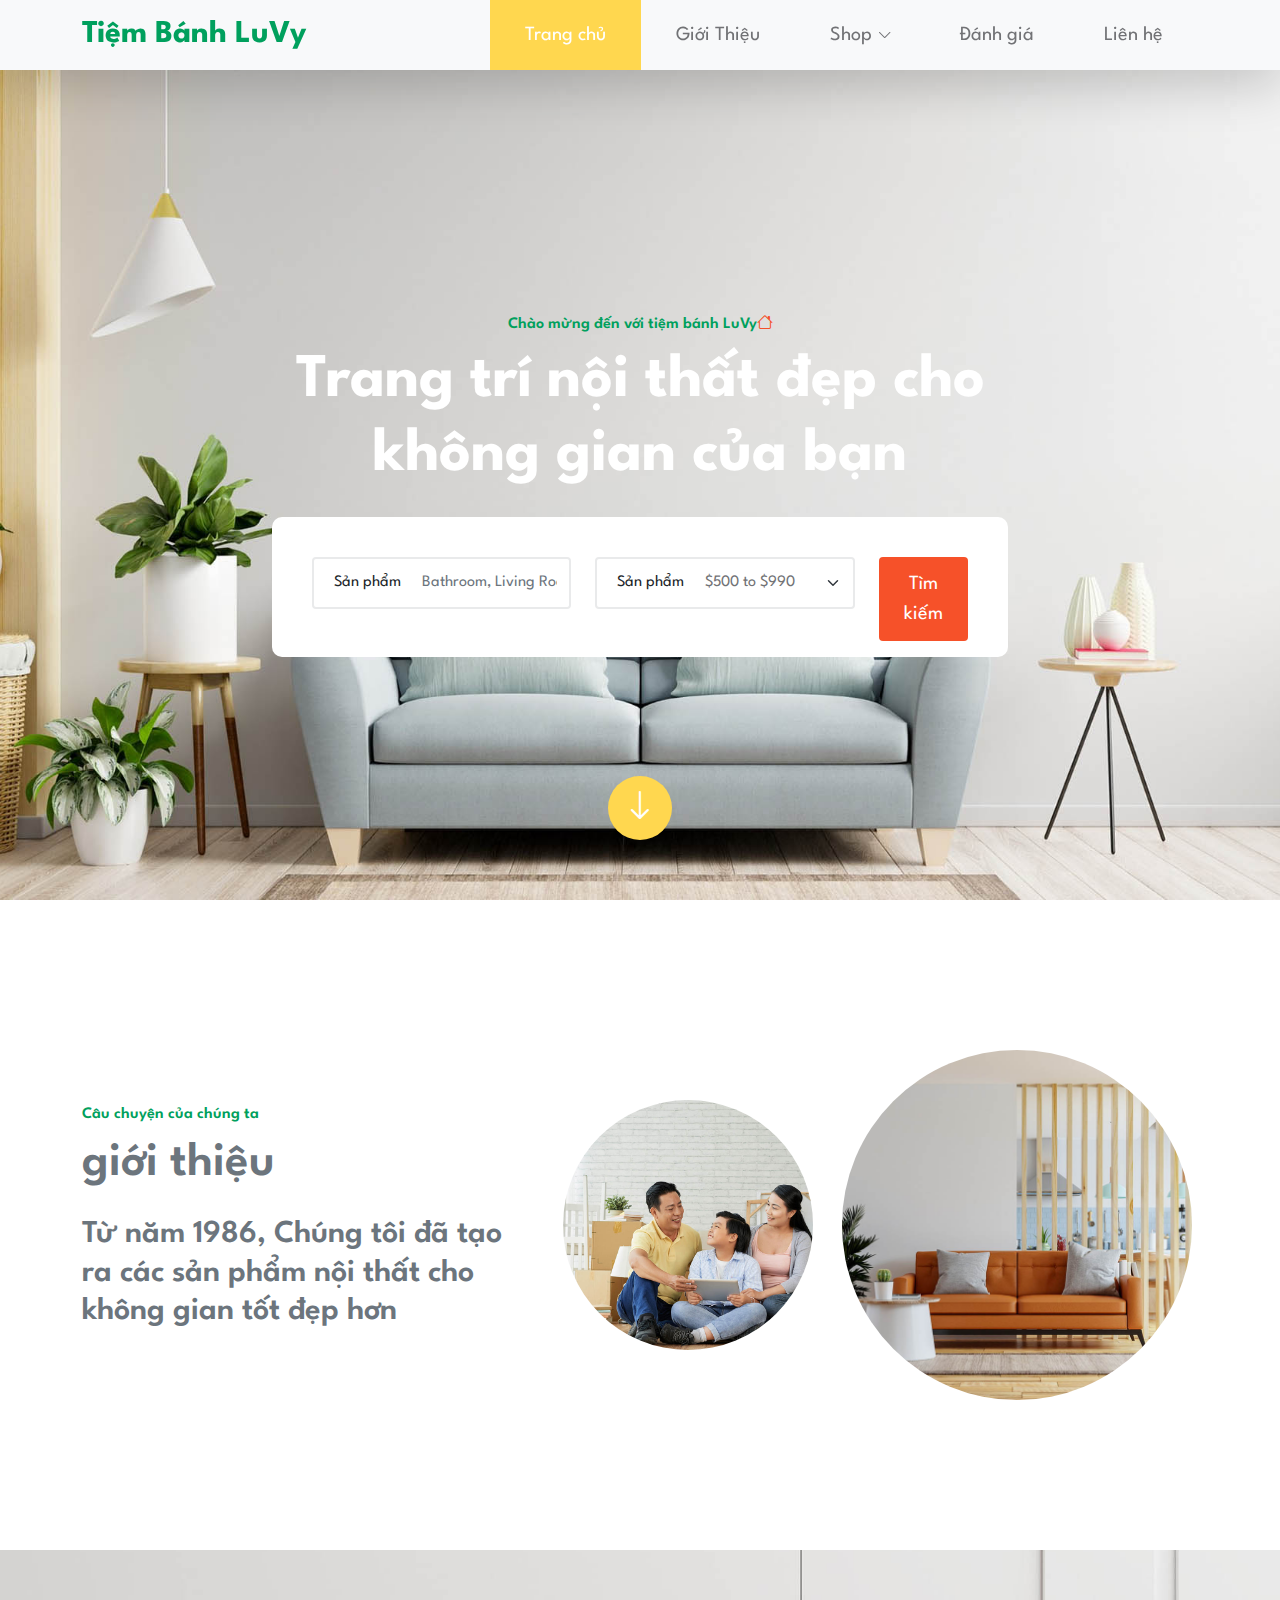
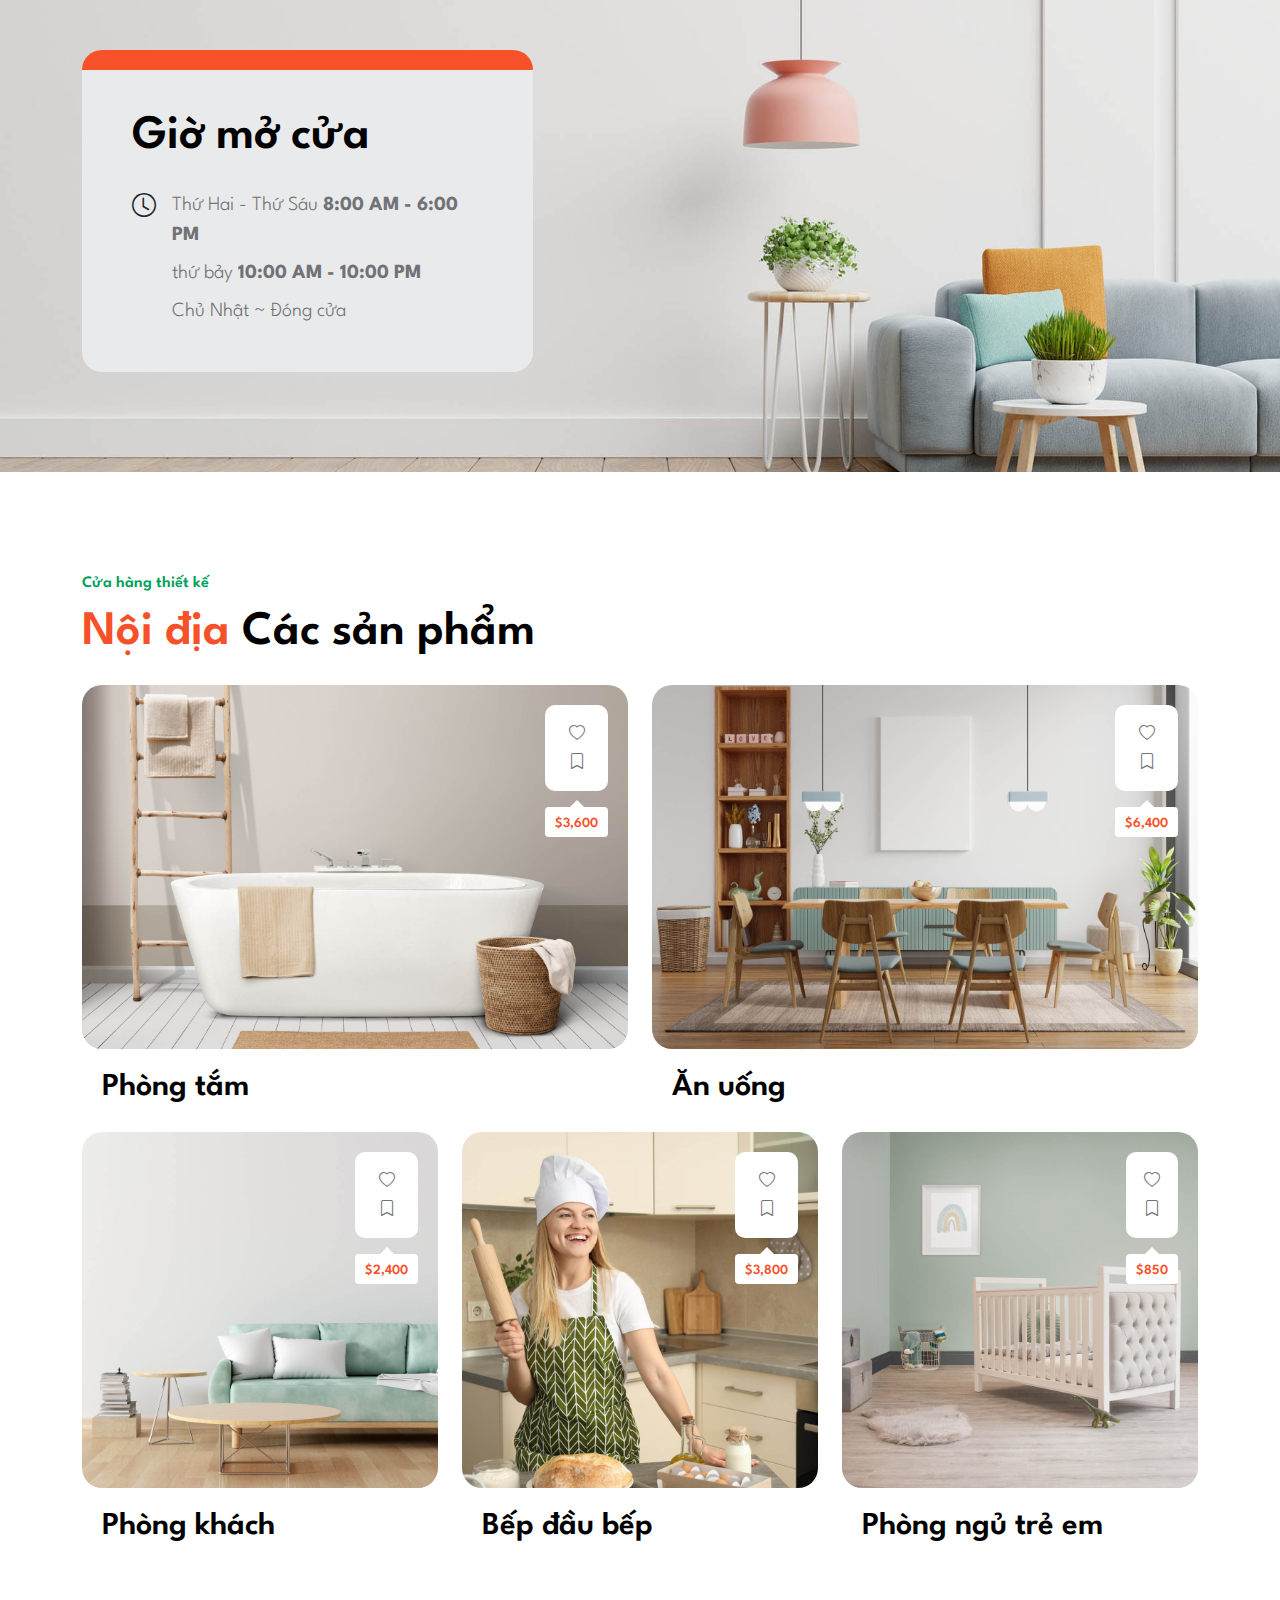
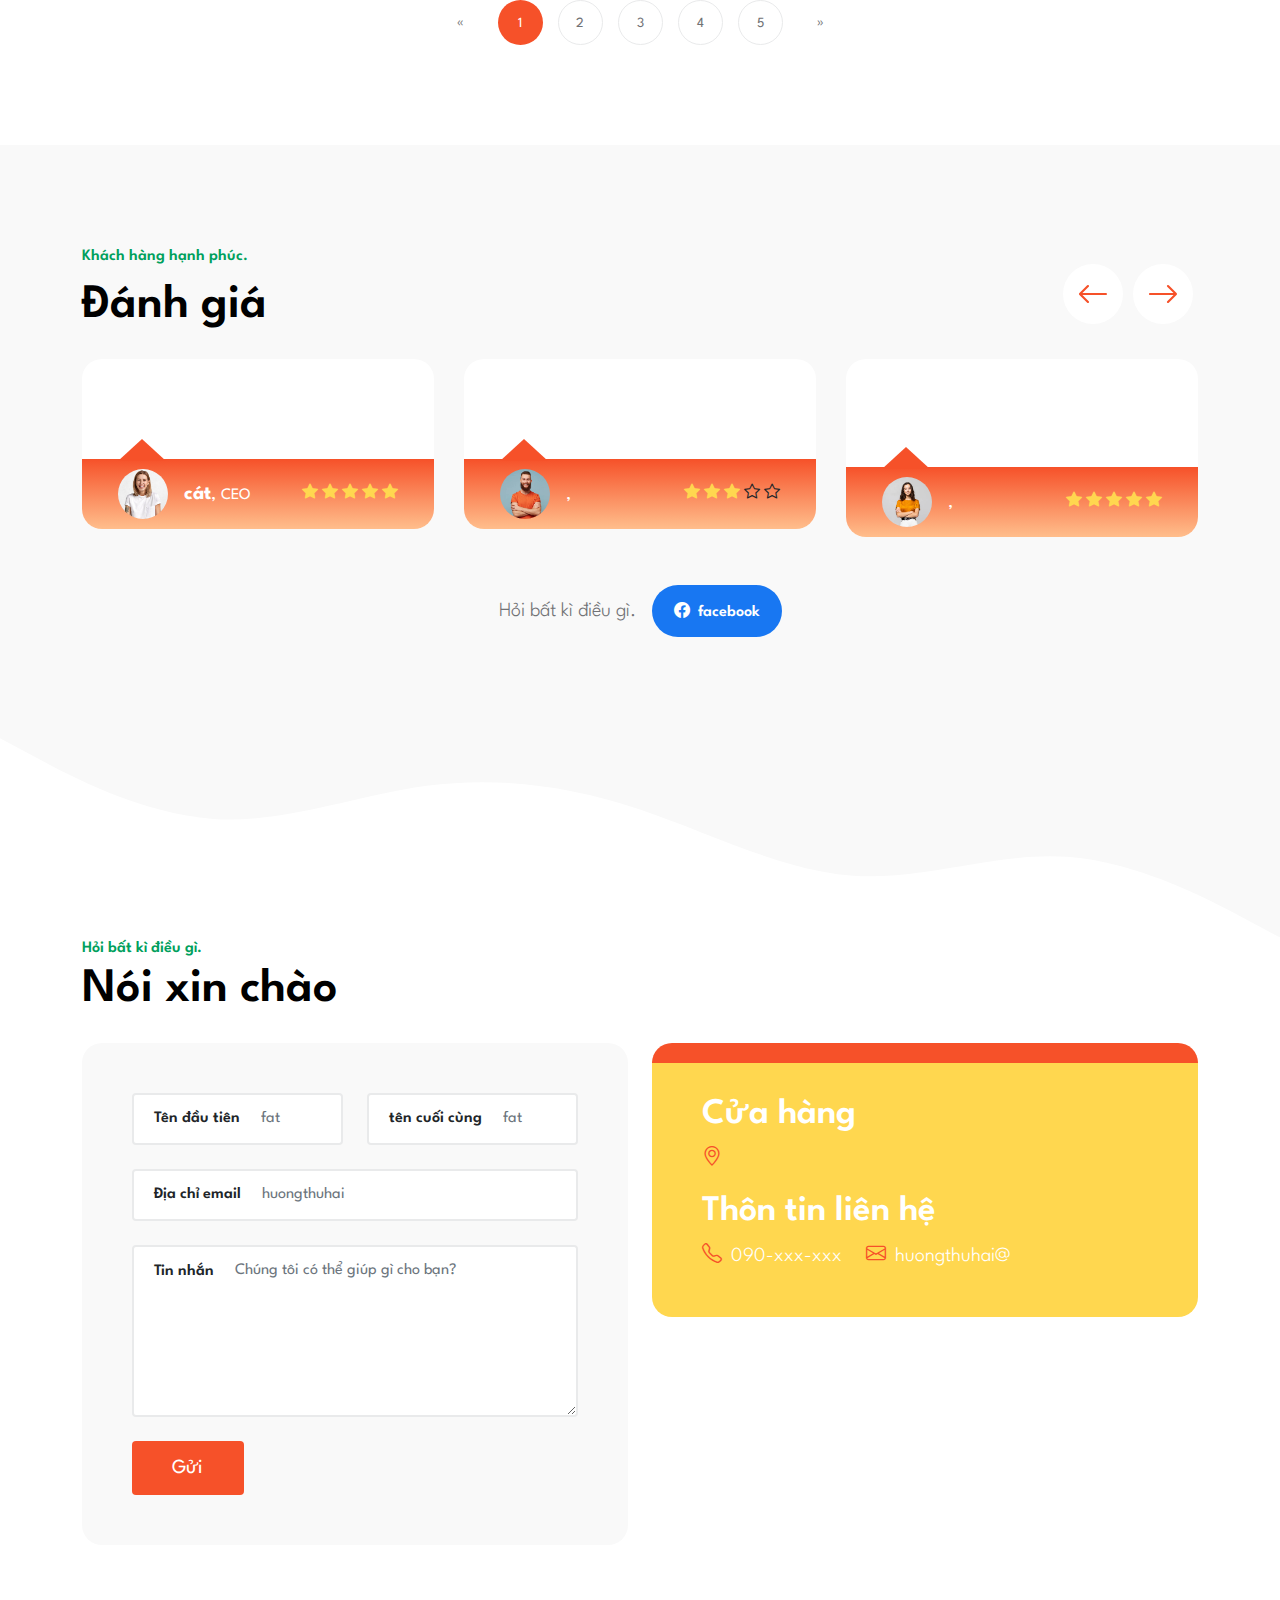
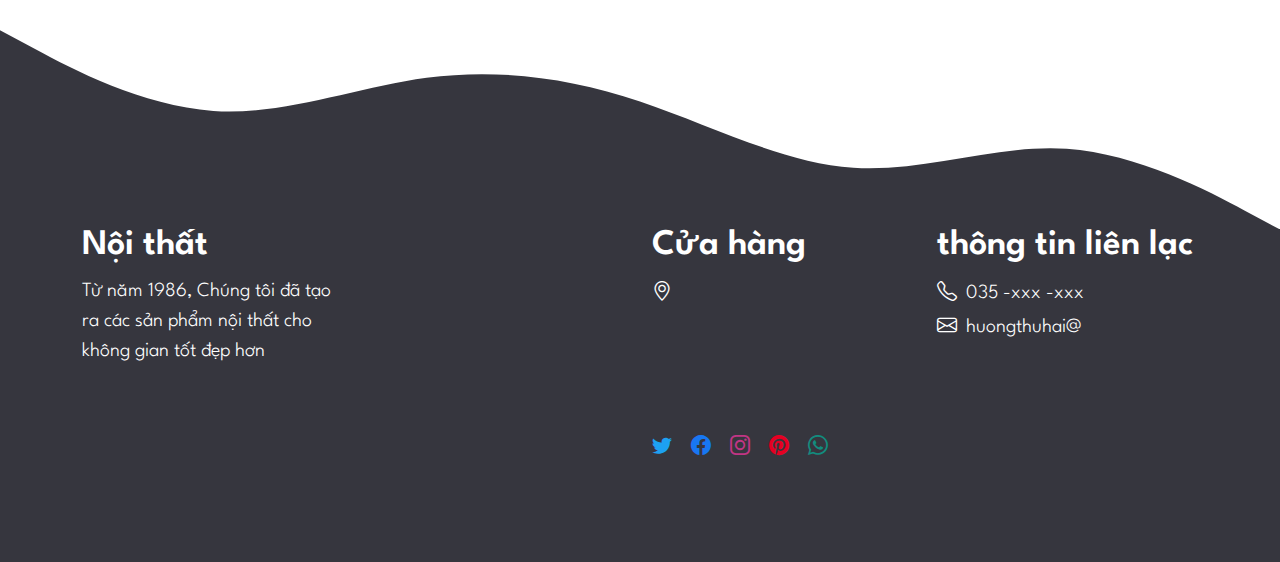
==== commit c68fd558: "Update index.html" ====
--- a/PC08772_PhamPhuHUong_ASM/index.html
+++ b/PC08772_PhamPhuHUong_ASM/index.html
@@ -79,7 +79,7 @@
 
                     <div class="col-lg-8 col-12 text-center mx-auto">
                         <div class="hero-section-text">
-                            <small class="section-small-title">Chào mừng đến với nội thất<i class="hero-icon bi-house"></i></small>
+                            <small class="section-small-title">Chào mừng đến với tiệm bánh LuVy<i class="hero-icon bi-house"></i></small>
 
                             <h1 class="hero-title text-white mt-2 mb-4">Trang trí nội thất đẹp cho không gian của bạn</h1>
 
